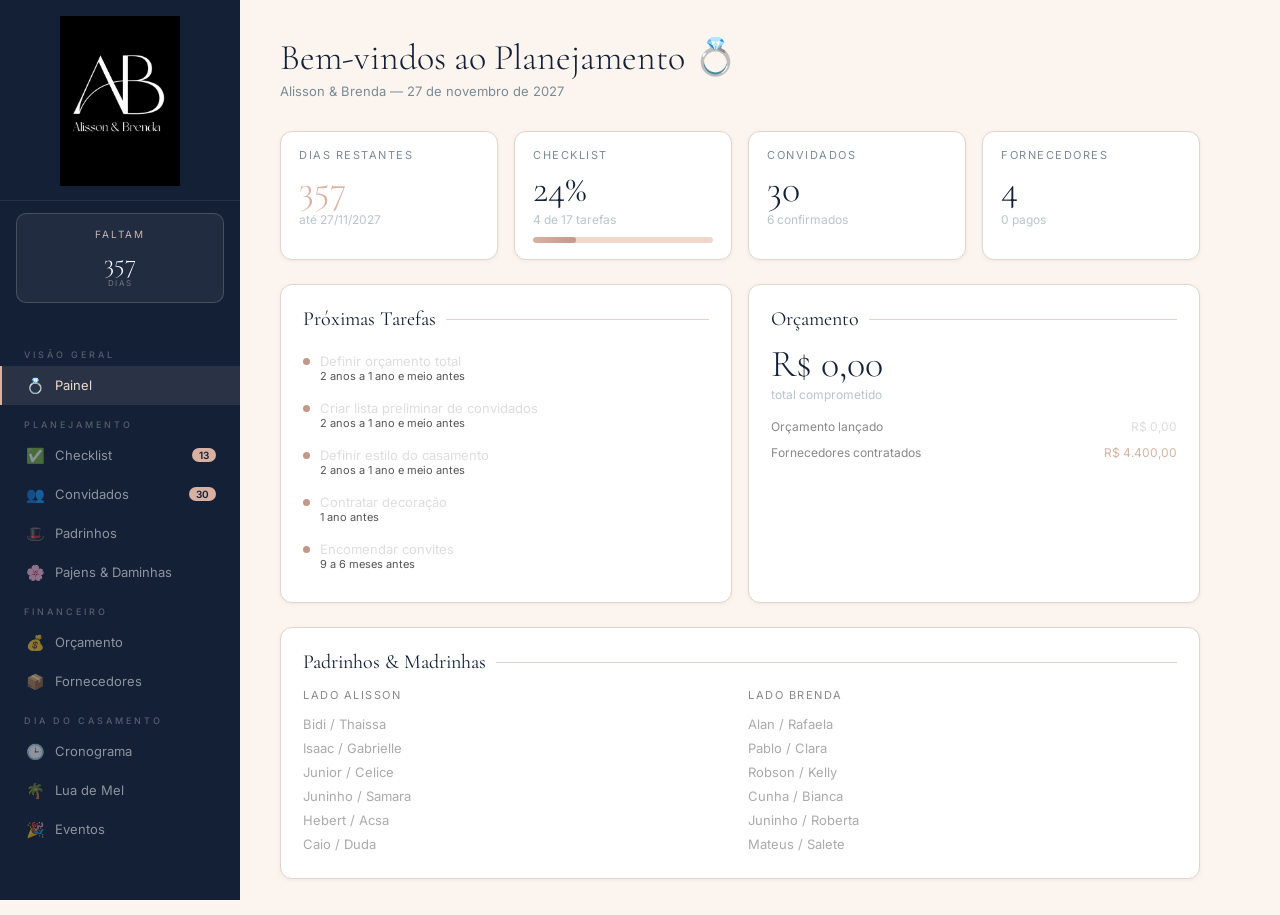
==== alisson-brenda-wedding.html @ c4a57a9f "Add files via upload" ====
<!DOCTYPE html>
<html lang="pt-BR">
<head>
<meta charset="UTF-8">
<meta name="viewport" content="width=device-width, initial-scale=1.0">
<title>Alisson & Brenda — Casamento</title>
<link href="https://fonts.googleapis.com/css2?family=Cormorant+Garamond:ital,wght@0,300;0,400;0,500;0,600;1,300;1,400&family=Inter:wght@300;400;500;600&display=swap" rel="stylesheet">
<style>
  :root {
    /* Paleta Alisson & Brenda */
    --navy:       #132035;
    --navy-deep:  #16273C;
    --rose:       #D9B1A2;
    --blush:      #F0D7CB;
    --cream:      #FCF5EF;
    --cream-mid:  #F5EBE2;

    /* Aliases funcionais */
    --black:        var(--navy);
    --surface:      var(--navy-deep);
    --card:         #ffffff;
    --border:       #e2d4cc;
    --white:        var(--cream);
    --champagne:    var(--rose);
    --champagne-dim:#c49888;
    --text-main:    #1a2a3a;
    --text-muted:   #7a8a96;
    --text-faint:   #b8c4cc;

    /* Status — ajustados para fundo claro */
    --green:  #3a8c60;
    --red:    #b94040;
    --yellow: #b07b20;
    --blue:   #2a6090;

    --font-display: 'Cormorant Garamond', serif;
    --font-body: 'Inter', sans-serif;
  }
  * { margin: 0; padding: 0; box-sizing: border-box; }
  body { background: var(--cream); color: var(--text-main); font-family: var(--font-body); min-height: 100vh; display: flex; }

  /* SIDEBAR — azul escuro */
  .sidebar {
    width: 240px; min-width: 240px; background: var(--navy);
    border-right: none; display: flex; flex-direction: column;
    height: 100vh; position: sticky; top: 0; overflow-y: auto;
  }
  .sidebar-logo {
    padding: 20px 12px 16px; border-bottom: 1px solid rgba(255,255,255,0.08); text-align: center;
  }
  .monogram {
    font-family: var(--font-display); font-size: 52px; font-weight: 300;
    color: #ffffff; letter-spacing: -2px; line-height: 1;
    display: block; margin-bottom: 6px;
  }
  .couple-name {
    font-family: var(--font-display); font-size: 13px; font-weight: 300;
    color: var(--blush); letter-spacing: 2px; text-transform: uppercase;
  }
  .nav { flex: 1; padding: 16px 0; }
  .nav-section-label {
    font-size: 9px; letter-spacing: 3px; text-transform: uppercase;
    color: rgba(255,255,255,0.28); padding: 14px 24px 6px; font-weight: 500;
  }
  .nav-item {
    display: flex; align-items: center; gap: 10px; padding: 10px 24px;
    cursor: pointer; border-left: 2px solid transparent; transition: all 0.15s;
    font-size: 13px; color: rgba(255,255,255,0.52); text-decoration: none;
    white-space: nowrap;
  }
  .nav-item:hover { color: rgba(255,255,255,0.85); background: rgba(255,255,255,0.06); }
  .nav-item.active { color: var(--blush); border-left-color: var(--rose); background: rgba(240,215,203,0.1); }
  .nav-item .icon { font-size: 15px; min-width: 18px; text-align: center; }
  .nav-badge {
    margin-left: auto; background: var(--rose); color: var(--navy);
    font-size: 10px; font-weight: 600; border-radius: 10px;
    padding: 1px 7px; min-width: 20px; text-align: center;
  }
  .countdown-box {
    margin: 12px 16px 16px; border: 1px solid rgba(240,215,203,0.2); border-radius: 10px;
    padding: 14px; background: rgba(240,215,203,0.07);
  }
  .countdown-label {
    font-size: 10px; letter-spacing: 2px; text-transform: uppercase;
    color: var(--blush); text-align: center; margin-bottom: 10px; opacity: 0.8;
  }
  .countdown-numbers { display: flex; justify-content: center; gap: 8px; }
  .cd-unit { text-align: center; }
  .cd-num { font-family: var(--font-display); font-size: 26px; color: #fff; font-weight: 300; line-height: 1; }
  .cd-lbl { font-size: 8px; letter-spacing: 1.5px; text-transform: uppercase; color: rgba(255,255,255,0.35); margin-top: 2px; }

  /* MAIN */
  .main { flex: 1; overflow-y: auto; min-height: 100vh; background: var(--cream); }
  .page { display: none; padding: 36px 40px; max-width: 1000px; }
  .page.active { display: block; }

  .page-header { margin-bottom: 32px; }
  .page-title { font-family: var(--font-display); font-size: 36px; font-weight: 300; color: var(--navy); }
  .page-subtitle { font-size: 13px; color: var(--text-muted); margin-top: 4px; }

  /* CARDS GRID */
  .grid-2 { display: grid; grid-template-columns: 1fr 1fr; gap: 16px; margin-bottom: 24px; }
  .grid-3 { display: grid; grid-template-columns: 1fr 1fr 1fr; gap: 16px; margin-bottom: 24px; }
  .grid-4 { display: grid; grid-template-columns: repeat(4, 1fr); gap: 16px; margin-bottom: 24px; }
  .card {
    background: #ffffff; border: 1px solid var(--border);
    border-radius: 12px; padding: 22px; box-shadow: 0 1px 4px rgba(19,32,53,0.06);
  }
  .card-sm { padding: 16px 18px; }
  .stat-label { font-size: 11px; letter-spacing: 1.5px; text-transform: uppercase; color: var(--text-muted); margin-bottom: 8px; }
  .stat-value { font-family: var(--font-display); font-size: 38px; font-weight: 300; color: var(--navy); line-height: 1; }
  .stat-sub { font-size: 12px; color: var(--text-faint); margin-top: 4px; }
  .stat-accent { color: var(--rose); }

  /* PROGRESS BAR */
  .progress-bar { background: var(--blush); border-radius: 100px; height: 6px; overflow: hidden; margin-top: 10px; }
  .progress-fill { height: 100%; background: linear-gradient(90deg, var(--rose), #c49888); border-radius: 100px; transition: width 0.6s ease; }

  /* SECTION TITLE */
  .section-title { font-family: var(--font-display); font-size: 20px; font-weight: 400; color: var(--navy); margin-bottom: 14px; display: flex; align-items: center; gap: 10px; }
  .section-divider { flex: 1; height: 1px; background: var(--border); }

  /* TABLE */
  .table-wrap { overflow-x: auto; }
  table { width: 100%; border-collapse: collapse; font-size: 13px; }
  th { text-align: left; padding: 10px 14px; border-bottom: 1px solid var(--border); font-size: 10px; letter-spacing: 1.5px; text-transform: uppercase; color: var(--text-muted); font-weight: 500; }
  td { padding: 11px 14px; border-bottom: 1px solid rgba(19,32,53,0.06); color: var(--text-main); vertical-align: middle; }
  tr:last-child td { border-bottom: none; }
  tr:hover td { background: var(--cream-mid); }

  /* BADGES */
  .badge {
    display: inline-block; font-size: 10px; font-weight: 500; padding: 3px 10px;
    border-radius: 100px; letter-spacing: 0.5px;
  }
  .badge-green { background: rgba(58,140,96,0.12); color: var(--green); }
  .badge-red { background: rgba(185,64,64,0.12); color: var(--red); }
  .badge-yellow { background: rgba(176,123,32,0.12); color: var(--yellow); }
  .badge-blue { background: rgba(42,96,144,0.12); color: var(--blue); }
  .badge-gray { background: rgba(19,32,53,0.07); color: var(--text-muted); }

  /* BUTTONS */
  .btn {
    display: inline-flex; align-items: center; gap: 7px;
    padding: 9px 18px; border-radius: 8px; border: none; cursor: pointer;
    font-family: var(--font-body); font-size: 13px; font-weight: 500;
    transition: all 0.15s;
  }
  .btn-primary { background: var(--navy); color: #fff; }
  .btn-primary:hover { background: var(--navy-deep); }
  .btn-ghost { background: transparent; color: var(--text-muted); border: 1px solid var(--border); }
  .btn-ghost:hover { color: var(--navy); border-color: var(--rose); }
  .btn-danger { background: rgba(185,64,64,0.08); color: var(--red); border: 1px solid rgba(185,64,64,0.18); }
  .btn-danger:hover { background: rgba(185,64,64,0.16); }
  .btn-sm { padding: 6px 12px; font-size: 12px; }

  /* INPUTS */
  .form-row { display: flex; gap: 12px; margin-bottom: 12px; flex-wrap: wrap; }
  .form-group { display: flex; flex-direction: column; gap: 6px; flex: 1; min-width: 160px; }
  .form-label { font-size: 11px; letter-spacing: 1px; text-transform: uppercase; color: var(--text-muted); }
  .form-input, .form-select, .form-textarea {
    background: var(--cream); border: 1px solid var(--border);
    color: var(--text-main); padding: 9px 12px; border-radius: 8px;
    font-family: var(--font-body); font-size: 13px; outline: none;
    transition: border-color 0.15s;
  }
  .form-input:focus, .form-select:focus, .form-textarea:focus { border-color: var(--rose); }
  .form-select option { background: #fff; color: var(--text-main); }
  .form-textarea { resize: vertical; min-height: 70px; }

  /* CHECKLIST */
  .check-item {
    display: flex; align-items: flex-start; gap: 12px; padding: 12px 0;
    border-bottom: 1px solid rgba(19,32,53,0.06);
  }
  .check-item:last-child { border-bottom: none; }
  .check-item input[type=checkbox] { appearance: none; width: 18px; height: 18px; min-width: 18px;
    border: 1.5px solid var(--border); border-radius: 4px; cursor: pointer;
    background: transparent; transition: all 0.15s; margin-top: 1px; }
  .check-item input[type=checkbox]:checked { background: var(--navy); border-color: var(--navy); }
  .check-item input[type=checkbox]:checked::after { content: '✓'; display: flex; align-items: center; justify-content: center; width: 100%; height: 100%; color: #fff; font-size: 11px; font-weight: bold; }
  .check-text { flex: 1; }
  .check-task { font-size: 14px; color: var(--text-main); }
  .check-task.done { text-decoration: line-through; color: var(--text-faint); }
  .check-period { font-size: 11px; color: var(--text-faint); margin-top: 2px; }
  .check-obs { font-size: 11px; color: var(--rose); margin-top: 2px; }

  /* GUEST ITEM */
  .guest-item {
    display: flex; align-items: center; gap: 12px; padding: 10px 14px;
    border-radius: 8px; transition: background 0.1s;
  }
  .guest-item:hover { background: var(--cream-mid); }
  .guest-avatar {
    width: 36px; height: 36px; border-radius: 50%;
    background: linear-gradient(135deg, var(--blush), var(--rose));
    display: flex; align-items: center; justify-content: center;
    font-family: var(--font-display); font-size: 14px; color: var(--navy);
    font-weight: 500; flex-shrink: 0;
  }
  .guest-name { flex: 1; font-size: 13px; color: var(--text-main); font-weight: 400; }
  .guest-obs { font-size: 11px; color: var(--text-muted); }

  /* TABS */
  .tabs { display: flex; gap: 0; border-bottom: 1px solid var(--border); margin-bottom: 24px; }
  .tab {
    padding: 10px 20px; font-size: 13px; color: var(--text-muted); cursor: pointer;
    border-bottom: 2px solid transparent; transition: all 0.15s;
    margin-bottom: -1px; white-space: nowrap;
  }
  .tab:hover { color: var(--navy); }
  .tab.active { color: var(--navy); border-bottom-color: var(--rose); }

  /* TIMELINE */
  .timeline { position: relative; padding-left: 24px; }
  .timeline::before { content: ''; position: absolute; left: 6px; top: 0; bottom: 0; width: 1px; background: var(--blush); }
  .tl-item { position: relative; padding-bottom: 20px; }
  .tl-dot {
    position: absolute; left: -22px; top: 3px; width: 12px; height: 12px;
    border-radius: 50%; background: #fff; border: 2px solid var(--border);
  }
  .tl-dot.done { background: var(--rose); border-color: var(--rose); }
  .tl-time { font-size: 11px; color: var(--rose); font-weight: 500; margin-bottom: 3px; letter-spacing: 0.5px; }
  .tl-task { font-size: 13px; color: var(--text-main); }
  .tl-obs { font-size: 11px; color: var(--text-muted); margin-top: 2px; }

  /* MODAL */
  .modal-overlay {
    display: none; position: fixed; inset: 0; background: rgba(19,32,53,0.55);
    z-index: 1000; align-items: center; justify-content: center;
  }
  .modal-overlay.open { display: flex; }
  .modal {
    background: #ffffff; border: 1px solid var(--border); border-radius: 16px;
    padding: 28px; width: 90%; max-width: 520px; max-height: 85vh; overflow-y: auto;
    box-shadow: 0 8px 40px rgba(19,32,53,0.18);
  }
  .modal-title { font-family: var(--font-display); font-size: 24px; font-weight: 300; color: var(--navy); margin-bottom: 20px; }
  .modal-actions { display: flex; gap: 10px; justify-content: flex-end; margin-top: 20px; }

  /* DONUT CHART */
  .donut-wrap { display: flex; align-items: center; gap: 24px; }
  .donut-legend { flex: 1; }
  .legend-item { display: flex; align-items: center; gap: 8px; padding: 4px 0; font-size: 12px; color: var(--text-muted); }
  .legend-dot { width: 10px; height: 10px; border-radius: 50%; flex-shrink: 0; }

  /* SEARCH */
  .search-bar { position: relative; margin-bottom: 16px; }
  .search-bar input { width: 100%; padding: 9px 14px 9px 36px; background: var(--cream); border: 1px solid var(--border); border-radius: 8px; color: var(--text-main); font-size: 13px; font-family: var(--font-body); outline: none; }
  .search-bar input:focus { border-color: var(--rose); }
  .search-icon { position: absolute; left: 12px; top: 50%; transform: translateY(-50%); color: var(--text-faint); font-size: 14px; }

  /* TOAST */
  .toast {
    position: fixed; bottom: 28px; right: 28px; background: var(--navy);
    border: 1px solid rgba(255,255,255,0.1); border-radius: 10px; padding: 12px 18px;
    font-size: 13px; color: #fff; z-index: 9999; opacity: 0;
    transform: translateY(8px); transition: all 0.3s; pointer-events: none;
    display: flex; align-items: center; gap: 10px;
    box-shadow: 0 4px 20px rgba(19,32,53,0.25);
  }
  .toast.show { opacity: 1; transform: translateY(0); }

  /* SCROLLBAR */
  ::-webkit-scrollbar { width: 4px; height: 4px; }
  ::-webkit-scrollbar-track { background: transparent; }
  ::-webkit-scrollbar-thumb { background: var(--blush); border-radius: 4px; }

  /* COLOR SWATCHES for categories */
  .swatch { width: 10px; height: 10px; border-radius: 2px; flex-shrink: 0; }

  @media (max-width: 768px) {
    .sidebar { width: 60px; min-width: 60px; }
    .sidebar-logo { padding: 14px 8px; }
    .couple-name, .nav-section-label, .nav-item span, .countdown-box, .nav-badge { display: none; }
    .nav-item { justify-content: center; padding: 12px; }
    .monogram { font-size: 28px; }
    .page { padding: 20px 16px; }
    .grid-2, .grid-3, .grid-4 { grid-template-columns: 1fr; }
  }
</style>
</head>
<body>

<!-- SIDEBAR -->
<nav class="sidebar">
  <div class="sidebar-logo" style="padding:16px 12px 14px">
    <img src="[data-uri]" alt="Alisson & Brenda" style="width:120px;height:auto;display:block;margin:0 auto;filter:brightness(1)">
  </div>

  <div class="countdown-box" id="countdownBox">
    <div class="countdown-label">Faltam</div>
    <div class="countdown-numbers">
      <div class="cd-unit"><div class="cd-num" id="cd-dias">—</div><div class="cd-lbl">dias</div></div>
    </div>
  </div>

  <div class="nav">
    <div class="nav-section-label">Visão Geral</div>
    <a class="nav-item active" onclick="goTo('dashboard')">
      <span class="icon">💍</span><span>Painel</span>
    </a>

    <div class="nav-section-label">Planejamento</div>
    <a class="nav-item" onclick="goTo('checklist')">
      <span class="icon">✅</span><span>Checklist</span>
      <span class="nav-badge" id="badge-check">0</span>
    </a>
    <a class="nav-item" onclick="goTo('convidados')">
      <span class="icon">👥</span><span>Convidados</span>
      <span class="nav-badge" id="badge-guests">0</span>
    </a>
    <a class="nav-item" onclick="goTo('padrinhos')">
      <span class="icon">🎩</span><span>Padrinhos</span>
    </a>
    <a class="nav-item" onclick="goTo('criancas')">
      <span class="icon">🌸</span><span>Pajens & Daminhas</span>
    </a>

    <div class="nav-section-label">Financeiro</div>
    <a class="nav-item" onclick="goTo('orcamento')">
      <span class="icon">💰</span><span>Orçamento</span>
    </a>
    <a class="nav-item" onclick="goTo('fornecedores')">
      <span class="icon">📦</span><span>Fornecedores</span>
    </a>

    <div class="nav-section-label">Dia do Casamento</div>
    <a class="nav-item" onclick="goTo('cronograma')">
      <span class="icon">🕒</span><span>Cronograma</span>
    </a>
    <a class="nav-item" onclick="goTo('luademel')">
      <span class="icon">🌴</span><span>Lua de Mel</span>
    </a>
    <a class="nav-item" onclick="goTo('eventos')">
      <span class="icon">🎉</span><span>Eventos</span>
    </a>
  </div>
</nav>

<!-- MAIN CONTENT -->
<main class="main">

  <!-- DASHBOARD -->
  <div id="page-dashboard" class="page active">
    <div class="page-header">
      <div class="page-title">Bem-vindos ao Planejamento 💍</div>
      <div class="page-subtitle">Alisson & Brenda — 27 de novembro de 2027</div>
    </div>

    <div class="grid-4">
      <div class="card card-sm">
        <div class="stat-label">Dias restantes</div>
        <div class="stat-value stat-accent" id="dash-dias">—</div>
        <div class="stat-sub">até 27/11/2027</div>
      </div>
      <div class="card card-sm">
        <div class="stat-label">Checklist</div>
        <div class="stat-value" id="dash-check">0%</div>
        <div class="stat-sub" id="dash-check-sub">0 de 0 tarefas</div>
        <div class="progress-bar"><div class="progress-fill" id="dash-check-bar" style="width:0%"></div></div>
      </div>
      <div class="card card-sm">
        <div class="stat-label">Convidados</div>
        <div class="stat-value" id="dash-guests">0</div>
        <div class="stat-sub" id="dash-guests-sub">0 confirmados</div>
      </div>
      <div class="card card-sm">
        <div class="stat-label">Fornecedores</div>
        <div class="stat-value" id="dash-forns">0</div>
        <div class="stat-sub" id="dash-forns-sub">0 pagos</div>
      </div>
    </div>

    <div class="grid-2">
      <div class="card">
        <div class="section-title">Próximas Tarefas <div class="section-divider"></div></div>
        <div id="dash-next-tasks"><div style="color:#555;font-size:13px">Nenhuma tarefa pendente</div></div>
      </div>
      <div class="card">
        <div class="section-title">Orçamento <div class="section-divider"></div></div>
        <div id="dash-orcamento-summary" style="font-size:13px;color:#888">
          <div class="stat-value" id="dash-total-gasto">R$ 0</div>
          <div class="stat-sub" style="margin-bottom:12px">total comprometido</div>
          <div id="dash-orcamento-items"></div>
        </div>
      </div>
    </div>

    <div class="card">
      <div class="section-title">Padrinhos & Madrinhas <div class="section-divider"></div></div>
      <div class="grid-2" style="margin-bottom:0" id="dash-padrinhos-preview">
        <div>
          <div style="font-size:11px;letter-spacing:1.5px;color:#888;text-transform:uppercase;margin-bottom:10px">Lado Alisson</div>
          <div id="dash-side-alisson" style="font-size:13px;color:#aaa"></div>
        </div>
        <div>
          <div style="font-size:11px;letter-spacing:1.5px;color:#888;text-transform:uppercase;margin-bottom:10px">Lado Brenda</div>
          <div id="dash-side-brenda" style="font-size:13px;color:#aaa"></div>
        </div>
      </div>
    </div>
  </div>

  <!-- CHECKLIST -->
  <div id="page-checklist" class="page">
    <div class="page-header" style="display:flex;align-items:flex-start;justify-content:space-between;flex-wrap:wrap;gap:12px">
      <div>
        <div class="page-title">Checklist</div>
        <div class="page-subtitle" id="check-progress-label">0 de 0 tarefas concluídas</div>
      </div>
      <button class="btn btn-primary" onclick="openModal('modal-addtask')">+ Nova Tarefa</button>
    </div>
    <div class="card" style="margin-bottom:16px;padding:16px 22px">
      <div style="display:flex;align-items:center;justify-content:space-between;margin-bottom:8px">
        <span style="font-size:12px;color:#888">Progresso geral</span>
        <span style="font-size:12px;color:var(--champagne)" id="check-pct">0%</span>
      </div>
      <div class="progress-bar" style="height:8px"><div class="progress-fill" id="check-bar" style="width:0%"></div></div>
    </div>
    <div id="checklist-groups"></div>
  </div>

  <!-- CONVIDADOS -->
  <div id="page-convidados" class="page">
    <div class="page-header" style="display:flex;align-items:flex-start;justify-content:space-between;flex-wrap:wrap;gap:12px">
      <div>
        <div class="page-title">Lista de Convidados</div>
        <div class="page-subtitle" id="guests-label">0 convidados · 0 confirmados</div>
      </div>
      <button class="btn btn-primary" onclick="openModal('modal-addguest')">+ Adicionar</button>
    </div>
    <div class="grid-3" id="guest-stats-cards"></div>
    <div class="card">
      <div class="search-bar"><span class="search-icon">🔍</span><input type="text" placeholder="Buscar convidado…" oninput="renderGuests(this.value)"></div>
      <div id="guest-list"></div>
    </div>
  </div>

  <!-- PADRINHOS -->
  <div id="page-padrinhos" class="page">
    <div class="page-header" style="display:flex;align-items:flex-start;justify-content:space-between;flex-wrap:wrap;gap:12px">
      <div class="page-title">Padrinhos & Madrinhas</div>
      <button class="btn btn-primary" onclick="openModal('modal-addpadrinho')">+ Adicionar</button>
    </div>
    <div class="grid-2">
      <div class="card">
        <div class="section-title">🤵 Lado Alisson <div class="section-divider"></div></div>
        <div id="padrinhos-alisson"></div>
      </div>
      <div class="card">
        <div class="section-title">👰 Lado Brenda <div class="section-divider"></div></div>
        <div id="padrinhos-brenda"></div>
      </div>
    </div>
  </div>

  <!-- PAJENS & DAMINHAS -->
  <div id="page-criancas" class="page">
    <div class="page-header" style="display:flex;align-items:flex-start;justify-content:space-between;flex-wrap:wrap;gap:12px">
      <div class="page-title">Pajens & Daminhas</div>
      <button class="btn btn-primary" onclick="openModal('modal-addcrianca')">+ Adicionar</button>
    </div>
    <div class="card"><div id="criancas-list"></div></div>
  </div>

  <!-- ORÇAMENTO -->
  <div id="page-orcamento" class="page">
    <div class="page-header" style="display:flex;align-items:flex-start;justify-content:space-between;flex-wrap:wrap;gap:12px">
      <div class="page-title">Orçamento</div>
      <button class="btn btn-primary" onclick="openModal('modal-addorc')">+ Lançamento</button>
    </div>
    <div class="grid-3" id="orc-stat-cards"></div>
    <div class="grid-2">
      <div class="card">
        <div class="section-title">Por Categoria <div class="section-divider"></div></div>
        <div id="orc-categories"></div>
      </div>
      <div class="card">
        <div class="section-title">Lançamentos <div class="section-divider"></div></div>
        <div class="table-wrap"><table>
          <thead><tr><th>Categoria</th><th>Descrição</th><th>Estimado</th><th>Real</th><th>Pago</th><th></th></tr></thead>
          <tbody id="orc-table"></tbody>
        </table></div>
      </div>
    </div>
  </div>

  <!-- FORNECEDORES -->
  <div id="page-fornecedores" class="page">
    <div class="page-header" style="display:flex;align-items:flex-start;justify-content:space-between;flex-wrap:wrap;gap:12px">
      <div class="page-title">Fornecedores</div>
      <button class="btn btn-primary" onclick="openModal('modal-addforn')">+ Fornecedor</button>
    </div>
    <div class="card"><div class="table-wrap"><table>
      <thead><tr><th>Serviço</th><th>Fornecedor</th><th>Contato</th><th>Valor</th><th>Parcela</th><th>Status</th><th></th></tr></thead>
      <tbody id="forn-table"></tbody>
    </table></div></div>
  </div>

  <!-- CRONOGRAMA -->
  <div id="page-cronograma" class="page">
    <div class="page-header" style="display:flex;align-items:flex-start;justify-content:space-between;flex-wrap:wrap;gap:12px">
      <div><div class="page-title">Cronograma do Grande Dia</div><div class="page-subtitle">27 de novembro de 2027</div></div>
      <button class="btn btn-primary" onclick="openModal('modal-addcron')">+ Atividade</button>
    </div>
    <div class="card"><div class="timeline" id="cronograma-list"></div></div>
  </div>

  <!-- LUA DE MEL -->
  <div id="page-luademel" class="page">
    <div class="page-header">
      <div class="page-title">🌴 Lua de Mel</div>
    </div>
    <div class="grid-2">
      <div class="card">
        <div class="section-title">Destino <div class="section-divider"></div></div>
        <div id="luademel-info" style="font-size:13px;color:#888">Nenhum destino planejado ainda.</div>
        <button class="btn btn-primary" style="margin-top:16px" onclick="openModal('modal-luademel')">Editar</button>
      </div>
      <div class="card">
        <div class="section-title">Detalhes <div class="section-divider"></div></div>
        <div id="luademel-details"></div>
      </div>
    </div>
  </div>

  <!-- EVENTOS -->
  <div id="page-eventos" class="page">
    <div class="page-header" style="display:flex;align-items:flex-start;justify-content:space-between;flex-wrap:wrap;gap:12px">
      <div class="page-title">Eventos Adicionais</div>
      <button class="btn btn-primary" onclick="openModal('modal-addevento')">+ Evento</button>
    </div>
    <div class="card"><div class="table-wrap"><table>
      <thead><tr><th>Evento</th><th>Data</th><th>Local</th><th>Responsável</th><th>Obs</th><th></th></tr></thead>
      <tbody id="eventos-table"></tbody>
    </table></div></div>
  </div>

</main>

<!-- MODALS -->
<!-- Add Task -->
<div class="modal-overlay" id="modal-addtask">
  <div class="modal">
    <div class="modal-title">Nova Tarefa</div>
    <div class="form-row"><div class="form-group"><label class="form-label">Tarefa</label><input class="form-input" id="t-task" placeholder="Descreva a tarefa…"></div></div>
    <div class="form-row">
      <div class="form-group"><label class="form-label">Período</label><input class="form-input" id="t-period" placeholder="Ex: 1 ano antes"></div>
      <div class="form-group"><label class="form-label">Status</label>
        <select class="form-select" id="t-status"><option value="Pendente">Pendente</option><option value="Concluido">Concluído</option></select>
      </div>
    </div>
    <div class="form-row"><div class="form-group"><label class="form-label">Observação (opcional)</label><input class="form-input" id="t-obs" placeholder="…"></div></div>
    <div class="modal-actions"><button class="btn btn-ghost" onclick="closeModal('modal-addtask')">Cancelar</button><button class="btn btn-primary" onclick="saveTask()">Salvar</button></div>
  </div>
</div>

<!-- Add Guest -->
<div class="modal-overlay" id="modal-addguest">
  <div class="modal">
    <div class="modal-title">Adicionar Convidado</div>
    <div class="form-row"><div class="form-group"><label class="form-label">Nome</label><input class="form-input" id="g-name" placeholder="Nome do convidado"></div></div>
    <div class="form-row">
      <div class="form-group"><label class="form-label">Confirmado</label>
        <select class="form-select" id="g-conf"><option value="">—</option><option value="Sim">Sim</option><option value="Não">Não</option></select>
      </div>
      <div class="form-group"><label class="form-label">Mesa / Grupo</label><input class="form-input" id="g-mesa" placeholder="Ex: Mesa 1, Família…"></div>
    </div>
    <div class="form-row"><div class="form-group"><label class="form-label">Observações</label><input class="form-input" id="g-obs" placeholder="…"></div></div>
    <div class="modal-actions"><button class="btn btn-ghost" onclick="closeModal('modal-addguest')">Cancelar</button><button class="btn btn-primary" onclick="saveGuest()">Salvar</button></div>
  </div>
</div>

<!-- Add Padrinho -->
<div class="modal-overlay" id="modal-addpadrinho">
  <div class="modal">
    <div class="modal-title">Adicionar Padrinho/Madrinha</div>
    <div class="form-row">
      <div class="form-group"><label class="form-label">Padrinho</label><input class="form-input" id="p-padrinho" placeholder="Nome do padrinho"></div>
      <div class="form-group"><label class="form-label">Madrinha</label><input class="form-input" id="p-madrinha" placeholder="Nome da madrinha"></div>
    </div>
    <div class="form-row">
      <div class="form-group"><label class="form-label">Lado</label>
        <select class="form-select" id="p-lado"><option value="ALISSON">Alisson</option><option value="BRENDA">Brenda</option></select>
      </div>
      <div class="form-group"><label class="form-label">Confirmado</label>
        <select class="form-select" id="p-conf"><option value="">—</option><option value="Sim">Sim</option><option value="Não">Não</option></select>
      </div>
    </div>
    <div class="form-row"><div class="form-group"><label class="form-label">Função especial</label><input class="form-input" id="p-func" placeholder="Ex: Anel, Bíblia…"></div></div>
    <div class="modal-actions"><button class="btn btn-ghost" onclick="closeModal('modal-addpadrinho')">Cancelar</button><button class="btn btn-primary" onclick="savePadrinho()">Salvar</button></div>
  </div>
</div>

<!-- Add Criança -->
<div class="modal-overlay" id="modal-addcrianca">
  <div class="modal">
    <div class="modal-title">Adicionar Pajem/Daminha</div>
    <div class="form-row"><div class="form-group"><label class="form-label">Nome</label><input class="form-input" id="c-name" placeholder="Nome"></div></div>
    <div class="form-row">
      <div class="form-group"><label class="form-label">Função</label><input class="form-input" id="c-func" placeholder="Ex: Aliança, Flores, Bíblia…"></div>
      <div class="form-group"><label class="form-label">Traje</label><input class="form-input" id="c-traje" placeholder="Descrição do traje"></div>
    </div>
    <div class="form-row"><div class="form-group"><label class="form-label">Confirmado</label>
      <select class="form-select" id="c-conf"><option value="">—</option><option value="Sim">Sim</option><option value="Não">Não</option></select>
    </div></div>
    <div class="modal-actions"><button class="btn btn-ghost" onclick="closeModal('modal-addcrianca')">Cancelar</button><button class="btn btn-primary" onclick="saveCrianca()">Salvar</button></div>
  </div>
</div>

<!-- Add Orçamento -->
<div class="modal-overlay" id="modal-addorc">
  <div class="modal">
    <div class="modal-title">Novo Lançamento</div>
    <div class="form-row">
      <div class="form-group"><label class="form-label">Categoria</label>
        <select class="form-select" id="o-cat">
          <option>Cerimônia</option><option>Recepção</option><option>Vestuário</option>
          <option>Fotografia</option><option>Música</option><option>Decoração</option>
          <option>Buffet/Doces</option><option>Transporte</option><option>Convites</option>
          <option>Alianças</option><option>Lua de Mel</option><option>Outros</option>
        </select>
      </div>
      <div class="form-group"><label class="form-label">Pago?</label>
        <select class="form-select" id="o-pago"><option value="">Não</option><option value="Sim">Sim</option></select>
      </div>
    </div>
    <div class="form-row"><div class="form-group"><label class="form-label">Descrição</label><input class="form-input" id="o-desc" placeholder="Descreva o item…"></div></div>
    <div class="form-row">
      <div class="form-group"><label class="form-label">Valor Estimado (R$)</label><input class="form-input" type="number" id="o-est" placeholder="0,00"></div>
      <div class="form-group"><label class="form-label">Valor Real (R$)</label><input class="form-input" type="number" id="o-real" placeholder="0,00"></div>
    </div>
    <div class="modal-actions"><button class="btn btn-ghost" onclick="closeModal('modal-addorc')">Cancelar</button><button class="btn btn-primary" onclick="saveOrc()">Salvar</button></div>
  </div>
</div>

<!-- Add Fornecedor -->
<div class="modal-overlay" id="modal-addforn">
  <div class="modal">
    <div class="modal-title">Novo Fornecedor</div>
    <div class="form-row">
      <div class="form-group"><label class="form-label">Serviço</label><input class="form-input" id="f-servico" placeholder="Ex: Fotografia"></div>
      <div class="form-group"><label class="form-label">Fornecedor</label><input class="form-input" id="f-nome" placeholder="Nome"></div>
    </div>
    <div class="form-row">
      <div class="form-group"><label class="form-label">Contato</label><input class="form-input" id="f-contato" placeholder="Telefone/email"></div>
      <div class="form-group"><label class="form-label">Valor (R$)</label><input class="form-input" type="number" id="f-valor" placeholder="0,00"></div>
    </div>
    <div class="form-row">
      <div class="form-group"><label class="form-label">Parcela/Data pag.</label><input class="form-input" id="f-parcela" placeholder="Ex: 5/12, 3x…"></div>
      <div class="form-group"><label class="form-label">Pago?</label>
        <select class="form-select" id="f-pago"><option value="">Não</option><option value="Sim">Sim</option></select>
      </div>
    </div>
    <div class="modal-actions"><button class="btn btn-ghost" onclick="closeModal('modal-addforn')">Cancelar</button><button class="btn btn-primary" onclick="saveForn()">Salvar</button></div>
  </div>
</div>

<!-- Add Cronograma -->
<div class="modal-overlay" id="modal-addcron">
  <div class="modal">
    <div class="modal-title">Nova Atividade</div>
    <div class="form-row">
      <div class="form-group"><label class="form-label">Horário</label><input class="form-input" id="cron-hora" placeholder="Ex: 14:00"></div>
      <div class="form-group"><label class="form-label">Responsável</label><input class="form-input" id="cron-resp" placeholder="Ex: Cerimonialista"></div>
    </div>
    <div class="form-row"><div class="form-group"><label class="form-label">Atividade</label><input class="form-input" id="cron-atv" placeholder="Descreva a atividade"></div></div>
    <div class="form-row"><div class="form-group"><label class="form-label">Concluído?</label>
      <select class="form-select" id="cron-done"><option value="">Não</option><option value="Sim">Sim</option></select>
    </div></div>
    <div class="modal-actions"><button class="btn btn-ghost" onclick="closeModal('modal-addcron')">Cancelar</button><button class="btn btn-primary" onclick="saveCron()">Salvar</button></div>
  </div>
</div>

<!-- Lua de Mel -->
<div class="modal-overlay" id="modal-luademel">
  <div class="modal">
    <div class="modal-title">Lua de Mel</div>
    <div class="form-row"><div class="form-group"><label class="form-label">Destino</label><input class="form-input" id="lm-dest" placeholder="Ex: Fernando de Noronha"></div></div>
    <div class="form-row">
      <div class="form-group"><label class="form-label">Data de Ida</label><input class="form-input" type="date" id="lm-ida"></div>
      <div class="form-group"><label class="form-label">Data de Volta</label><input class="form-input" type="date" id="lm-volta"></div>
    </div>
    <div class="form-row">
      <div class="form-group"><label class="form-label">Orçamento (R$)</label><input class="form-input" type="number" id="lm-orc" placeholder="0,00"></div>
      <div class="form-group"><label class="form-label">Reservado?</label>
        <select class="form-select" id="lm-reservado"><option value="">Não</option><option value="Sim">Sim</option></select>
      </div>
    </div>
    <div class="form-row"><div class="form-group"><label class="form-label">Observações</label><textarea class="form-textarea" id="lm-obs" placeholder="Hotéis, atrações, notas…"></textarea></div></div>
    <div class="modal-actions"><button class="btn btn-ghost" onclick="closeModal('modal-luademel')">Cancelar</button><button class="btn btn-primary" onclick="saveLuaDeMel()">Salvar</button></div>
  </div>
</div>

<!-- Add Evento -->
<div class="modal-overlay" id="modal-addevento">
  <div class="modal">
    <div class="modal-title">Novo Evento</div>
    <div class="form-row"><div class="form-group"><label class="form-label">Evento</label><input class="form-input" id="ev-nome" placeholder="Ex: Chá de Panela, Despedida…"></div></div>
    <div class="form-row">
      <div class="form-group"><label class="form-label">Data</label><input class="form-input" type="date" id="ev-data"></div>
      <div class="form-group"><label class="form-label">Local</label><input class="form-input" id="ev-local" placeholder="Endereço ou nome do local"></div>
    </div>
    <div class="form-row">
      <div class="form-group"><label class="form-label">Responsável</label><input class="form-input" id="ev-resp" placeholder="Quem organiza"></div>
      <div class="form-group"><label class="form-label">Observações</label><input class="form-input" id="ev-obs" placeholder="…"></div>
    </div>
    <div class="modal-actions"><button class="btn btn-ghost" onclick="closeModal('modal-addevento')">Cancelar</button><button class="btn btn-primary" onclick="saveEvento()">Salvar</button></div>
  </div>
</div>

<div class="toast" id="toast"></div>

<script>
// ============================================================
// DATA STORE
// ============================================================
const WEDDING_DATE = new Date('2027-11-27T00:00:00');

const DEFAULTS = {
  tasks: [
    {id:1,period:'2 anos a 1 ano e meio antes',task:'Definir orçamento total',status:'Pendente',obs:''},
    {id:2,period:'2 anos a 1 ano e meio antes',task:'Criar lista preliminar de convidados',status:'Pendente',obs:''},
    {id:3,period:'2 anos a 1 ano e meio antes',task:'Escolher data e reservar local da cerimônia',status:'Concluido',obs:'27/11/2027'},
    {id:4,period:'2 anos a 1 ano e meio antes',task:'Definir estilo do casamento',status:'Pendente',obs:''},
    {id:5,period:'1 ano antes',task:'Contratar fotógrafo e filmagem',status:'Concluido',obs:'filmagem ainda não'},
    {id:6,period:'1 ano antes',task:'Contratar decoração',status:'Pendente',obs:''},
    {id:7,period:'1 ano antes',task:'Escolher celebrante',status:'Concluido',obs:''},
    {id:8,period:'1 ano antes',task:'Definir padrinhos e madrinhas',status:'Concluido',obs:''},
    {id:9,period:'9 a 6 meses antes',task:'Encomendar convites',status:'Pendente',obs:''},
    {id:10,period:'9 a 6 meses antes',task:'Marcar data no cartório',status:'Pendente',obs:''},
    {id:11,period:'5 a 3 meses antes',task:'Enviar convites',status:'Pendente',obs:''},
    {id:12,period:'5 a 3 meses antes',task:'Montar lista de presentes',status:'Pendente',obs:''},
    {id:13,period:'2 meses antes',task:'Planejar distribuição dos convidados',status:'Pendente',obs:''},
    {id:14,period:'2 meses antes',task:'Provar roupas dos noivos',status:'Pendente',obs:''},
    {id:15,period:'1 mês antes',task:'Escrever votos',status:'Pendente',obs:''},
    {id:16,period:'1 mês antes',task:'Última reunião com cerimonial',status:'Pendente',obs:''},
    {id:17,period:'1 semana antes',task:'Confirmar todos os fornecedores',status:'Pendente',obs:''},
  ],
  guests: [
    {id:1,name:'IGREJA',confirmed:'Sim',mesa:'',obs:''},
    {id:2,name:'DREKA',confirmed:'Sim',mesa:'',obs:''},
    {id:3,name:'JOABE / VAL',confirmed:'Sim',mesa:'',obs:''},
    {id:4,name:'FABIANA',confirmed:'Sim',mesa:'',obs:''},
    {id:5,name:'ANNE',confirmed:'Sim',mesa:'',obs:''},
    {id:6,name:'SIMONE',confirmed:'Sim',mesa:'',obs:''},
    {id:7,name:'PRÓ DANI',confirmed:'',mesa:'',obs:''},
    {id:8,name:'PRÓ ROSE',confirmed:'',mesa:'',obs:''},
    {id:9,name:'PRÓ JULIANE',confirmed:'',mesa:'',obs:''},
    {id:10,name:'PRÓ LEDA',confirmed:'',mesa:'',obs:''},
    {id:11,name:'PRÓ CRIS',confirmed:'',mesa:'',obs:''},
    {id:12,name:'PRÓ JANAÍNA',confirmed:'',mesa:'',obs:''},
    {id:13,name:'IASMIN',confirmed:'',mesa:'',obs:''},
    {id:14,name:'MICHELE',confirmed:'',mesa:'',obs:''},
    {id:15,name:'LENE',confirmed:'',mesa:'',obs:''},
    {id:16,name:'LAÍS ALMEIDA',confirmed:'',mesa:'',obs:''},
    {id:17,name:'FELIPE E CIANE',confirmed:'',mesa:'',obs:''},
    {id:18,name:'CARMEM',confirmed:'',mesa:'',obs:''},
    {id:19,name:'PASTOR BUENO',confirmed:'',mesa:'',obs:''},
    {id:20,name:'EUGÊNIO',confirmed:'',mesa:'',obs:''},
    {id:21,name:'PRÓ ZULEIDE',confirmed:'',mesa:'',obs:''},
    {id:22,name:'LAÍS COELHO',confirmed:'',mesa:'',obs:''},
    {id:23,name:'ANDREA',confirmed:'',mesa:'',obs:''},
    {id:24,name:'ANDRÉIA',confirmed:'',mesa:'',obs:''},
    {id:25,name:'PRÓ MARY',confirmed:'',mesa:'',obs:''},
    {id:26,name:'ELAINE',confirmed:'',mesa:'',obs:''},
    {id:27,name:'SUELI',confirmed:'',mesa:'',obs:''},
    {id:28,name:'ÍRIS',confirmed:'',mesa:'',obs:''},
    {id:29,name:'KIM E CLEUBER',confirmed:'',mesa:'',obs:''},
    {id:30,name:'BIA E NAMORADO',confirmed:'',mesa:'',obs:''},
  ],
  padrinhos: [
    {id:1,padrinho:'Bidi',madrinha:'Thaissa',lado:'ALISSON',func:'',confirmed:''},
    {id:2,padrinho:'Isaac',madrinha:'Gabrielle',lado:'ALISSON',func:'',confirmed:''},
    {id:3,padrinho:'Junior',madrinha:'Celice',lado:'ALISSON',func:'',confirmed:''},
    {id:4,padrinho:'Juninho',madrinha:'Samara',lado:'ALISSON',func:'',confirmed:''},
    {id:5,padrinho:'Hebert',madrinha:'Acsa',lado:'ALISSON',func:'',confirmed:''},
    {id:6,padrinho:'Caio',madrinha:'Duda',lado:'ALISSON',func:'',confirmed:''},
    {id:7,padrinho:'Alan',madrinha:'Rafaela',lado:'BRENDA',func:'',confirmed:''},
    {id:8,padrinho:'Pablo',madrinha:'Clara',lado:'BRENDA',func:'',confirmed:''},
    {id:9,padrinho:'Robson',madrinha:'Kelly',lado:'BRENDA',func:'',confirmed:''},
    {id:10,padrinho:'Cunha',madrinha:'Bianca',lado:'BRENDA',func:'',confirmed:''},
    {id:11,padrinho:'Juninho',madrinha:'Roberta',lado:'BRENDA',func:'',confirmed:''},
    {id:12,padrinho:'Mateus',madrinha:'Salete',lado:'BRENDA',func:'',confirmed:''},
  ],
  criancas: [
    {id:1,name:'Bebel',func:'Bíblia',traje:'',confirmed:''},
    {id:2,name:'Heitor',func:'Violão',traje:'',confirmed:''},
    {id:3,name:'Bela',func:'Placa noiva',traje:'',confirmed:''},
    {id:4,name:'Liz e Maitê',func:'Flores',traje:'óculos escuro',confirmed:''},
    {id:5,name:'Isa e Luiza',func:'Aliança',traje:'',confirmed:''},
  ],
  fornecedores: [
    {id:1,servico:'FOTOGRAFIA',nome:'Thiago Canuto',contato:'',valor:2700,parcela:'5/12',pago:''},
    {id:2,servico:'PENTEADO E MAQUIAGEM',nome:'Ludimila Canuto',contato:'',valor:1700,parcela:'5/12',pago:''},
    {id:3,servico:'ORNAMENTAÇÃO',nome:'Denize',contato:'',valor:0,parcela:'',pago:''},
    {id:4,servico:'LOCAL',nome:'Igreja Batista Shekinah',contato:'',valor:0,parcela:'',pago:''},
    {id:5,servico:'DOCES',nome:'',contato:'',valor:0,parcela:'',pago:''},
    {id:6,servico:'CERIMONIALISTA',nome:'',contato:'',valor:0,parcela:'',pago:''},
  ],
  orcamento: [],
  cronograma: [],
  luademel: null,
  eventos: [],
};

function loadData(key) {
  try { const v = localStorage.getItem('ab_wedding_'+key); return v ? JSON.parse(v) : DEFAULTS[key]; }
  catch(e) { return DEFAULTS[key]; }
}
function saveData(key, val) {
  localStorage.setItem('ab_wedding_'+key, JSON.stringify(val));
}
function genId(arr) { return arr.length ? Math.max(...arr.map(x=>x.id||0))+1 : 1; }

let DATA = {
  tasks: loadData('tasks'),
  guests: loadData('guests'),
  padrinhos: loadData('padrinhos'),
  criancas: loadData('criancas'),
  fornecedores: loadData('fornecedores'),
  orcamento: loadData('orcamento'),
  cronograma: loadData('cronograma'),
  luademel: loadData('luademel'),
  eventos: loadData('eventos'),
};

// ============================================================
// NAVIGATION
// ============================================================
function goTo(page) {
  document.querySelectorAll('.page').forEach(p => p.classList.remove('active'));
  document.querySelectorAll('.nav-item').forEach(n => n.classList.remove('active'));
  document.getElementById('page-'+page).classList.add('active');
  document.querySelectorAll('.nav-item').forEach(n => {
    if(n.getAttribute('onclick') && n.getAttribute('onclick').includes("'"+page+"'")) n.classList.add('active');
  });
  renderPage(page);
}

function renderPage(page) {
  if(page==='dashboard') renderDashboard();
  if(page==='checklist') renderChecklist();
  if(page==='convidados') renderGuests();
  if(page==='padrinhos') renderPadrinhos();
  if(page==='criancas') renderCriancas();
  if(page==='orcamento') renderOrcamento();
  if(page==='fornecedores') renderFornecedores();
  if(page==='cronograma') renderCronograma();
  if(page==='luademel') renderLuaDeMel();
  if(page==='eventos') renderEventos();
}

// ============================================================
// COUNTDOWN
// ============================================================
function updateCountdown() {
  const now = new Date();
  const diff = WEDDING_DATE - now;
  const days = Math.ceil(diff / (1000*60*60*24));
  document.getElementById('cd-dias').textContent = days > 0 ? days : '🎊';
  const dashDias = document.getElementById('dash-dias');
  if(dashDias) dashDias.textContent = days > 0 ? days : '🎊';
}
updateCountdown();
setInterval(updateCountdown, 60000);

// ============================================================
// MODAL
// ============================================================
function openModal(id) {
  document.getElementById(id).classList.add('open');
}
function closeModal(id) {
  document.getElementById(id).classList.remove('open');
}
document.querySelectorAll('.modal-overlay').forEach(m => {
  m.addEventListener('click', e => { if(e.target===m) m.classList.remove('open'); });
});

// ============================================================
// TOAST
// ============================================================
function showToast(msg, icon='✅') {
  const t = document.getElementById('toast');
  t.innerHTML = icon + ' ' + msg;
  t.classList.add('show');
  setTimeout(() => t.classList.remove('show'), 2500);
}

// ============================================================
// FORMATTERS
// ============================================================
function fmtMoney(v) {
  v = parseFloat(v)||0;
  return 'R$ '+v.toLocaleString('pt-BR',{minimumFractionDigits:2,maximumFractionDigits:2});
}
function fmtDate(d) {
  if(!d) return '—';
  const p = d.split('-');
  if(p.length===3) return p[2]+'/'+p[1]+'/'+p[0];
  return d;
}
function initials(name) {
  if(!name) return '?';
  const w = name.trim().split(/\s+/);
  if(w.length>=2) return (w[0][0]+(w[1][0])).toUpperCase();
  return name[0].toUpperCase();
}

// ============================================================
// DASHBOARD
// ============================================================
function renderDashboard() {
  updateCountdown();
  // Checklist
  const total = DATA.tasks.length;
  const done = DATA.tasks.filter(t=>t.status==='Concluido').length;
  const pct = total ? Math.round(done/total*100) : 0;
  document.getElementById('dash-check').textContent = pct+'%';
  document.getElementById('dash-check-sub').textContent = done+' de '+total+' tarefas';
  document.getElementById('dash-check-bar').style.width = pct+'%';
  document.getElementById('badge-check').textContent = total-done;

  // Guests
  const gTotal = DATA.guests.length;
  const gConf = DATA.guests.filter(g=>g.confirmed==='Sim').length;
  document.getElementById('dash-guests').textContent = gTotal;
  document.getElementById('dash-guests-sub').textContent = gConf+' confirmados';
  document.getElementById('badge-guests').textContent = gTotal;

  // Fornecedores
  const fTotal = DATA.fornecedores.filter(f=>f.nome).length;
  const fPago = DATA.fornecedores.filter(f=>f.pago==='Sim').length;
  document.getElementById('dash-forns').textContent = fTotal;
  document.getElementById('dash-forns-sub').textContent = fPago+' pagos';

  // Next tasks
  const pending = DATA.tasks.filter(t=>t.status==='Pendente').slice(0,5);
  const nt = document.getElementById('dash-next-tasks');
  if(pending.length===0) { nt.innerHTML = '<div style="color:#555;font-size:13px;padding:8px 0">Todas as tarefas concluídas! 🎉</div>'; }
  else {
    nt.innerHTML = pending.map(t=>`
      <div style="display:flex;align-items:flex-start;gap:10px;padding:8px 0;border-bottom:1px solid rgba(255,255,255,0.04)">
        <div style="width:7px;height:7px;border-radius:50%;background:var(--champagne-dim);margin-top:5px;flex-shrink:0"></div>
        <div>
          <div style="font-size:13px;color:#ddd">${t.task}</div>
          <div style="font-size:11px;color:#555">${t.period}</div>
        </div>
      </div>`).join('');
  }

  // Orçamento
  const totalEst = DATA.orcamento.reduce((s,o)=>s+(parseFloat(o.estimado)||0),0);
  const totalReal = DATA.orcamento.reduce((s,o)=>s+(parseFloat(o.real)||0),0);
  document.getElementById('dash-total-gasto').textContent = fmtMoney(totalReal||totalEst);
  // Fornecedores valor
  const fornTotal = DATA.fornecedores.reduce((s,f)=>s+(parseFloat(f.valor)||0),0);
  const oi = document.getElementById('dash-orcamento-items');
  oi.innerHTML = `
    <div style="display:flex;justify-content:space-between;padding:5px 0;border-bottom:1px solid rgba(255,255,255,0.05);font-size:12px">
      <span style="color:#888">Orçamento lançado</span><span style="color:#ddd">${fmtMoney(totalReal||totalEst)}</span>
    </div>
    <div style="display:flex;justify-content:space-between;padding:5px 0;font-size:12px">
      <span style="color:#888">Fornecedores contratados</span><span style="color:var(--champagne)">${fmtMoney(fornTotal)}</span>
    </div>`;

  // Padrinhos preview
  const alisson = DATA.padrinhos.filter(p=>p.lado==='ALISSON');
  const brenda = DATA.padrinhos.filter(p=>p.lado==='BRENDA');
  document.getElementById('dash-side-alisson').innerHTML = alisson.map(p=>
    `<div style="padding:4px 0;color:#aaa">${p.padrinho}${p.madrinha?' / '+p.madrinha:''}</div>`).join('');
  document.getElementById('dash-side-brenda').innerHTML = brenda.map(p=>
    `<div style="padding:4px 0;color:#aaa">${p.padrinho}${p.madrinha?' / '+p.madrinha:''}</div>`).join('');
}

// ============================================================
// CHECKLIST
// ============================================================
function renderChecklist() {
  const total = DATA.tasks.length;
  const done = DATA.tasks.filter(t=>t.status==='Concluido').length;
  const pct = total ? Math.round(done/total*100) : 0;
  document.getElementById('check-progress-label').textContent = done+' de '+total+' tarefas concluídas';
  document.getElementById('check-pct').textContent = pct+'%';
  document.getElementById('check-bar').style.width = pct+'%';

  // Group by period
  const groups = {};
  DATA.tasks.forEach(t => {
    if(!groups[t.period]) groups[t.period] = [];
    groups[t.period].push(t);
  });
  const periodOrder = ['2 anos a 1 ano e meio antes','1 ano antes','9 a 6 meses antes','5 a 3 meses antes','2 meses antes','1 mês antes','1 semana antes'];
  const allPeriods = [...periodOrder, ...Object.keys(groups).filter(k=>!periodOrder.includes(k))];

  const el = document.getElementById('checklist-groups');
  el.innerHTML = allPeriods.filter(p=>groups[p]).map(period => {
    const tasks = groups[period];
    const doneP = tasks.filter(t=>t.status==='Concluido').length;
    return `<div class="card" style="margin-bottom:14px">
      <div style="display:flex;align-items:center;justify-content:space-between;margin-bottom:12px">
        <span style="font-size:13px;font-weight:500;color:var(--champagne)">${period}</span>
        <span style="font-size:11px;color:#555">${doneP}/${tasks.length}</span>
      </div>
      ${tasks.map(t=>`
        <div class="check-item">
          <input type="checkbox" ${t.status==='Concluido'?'checked':''} onchange="toggleTask(${t.id}, this.checked)">
          <div class="check-text">
            <div class="check-task ${t.status==='Concluido'?'done':''}">${t.task}</div>
            ${t.obs?`<div class="check-obs">${t.obs}</div>`:''}
          </div>
          <button class="btn btn-ghost btn-sm" onclick="openEditTask(${t.id})" style="color:var(--champagne-dim)">✎</button>
          <button class="btn btn-danger btn-sm" onclick="deleteTask(${t.id})">✕</button>
        </div>`).join('')}
    </div>`;
  }).join('');
}

function toggleTask(id, checked) {
  const t = DATA.tasks.find(x=>x.id===id);
  if(t) { t.status = checked ? 'Concluido' : 'Pendente'; saveData('tasks', DATA.tasks); }
  renderChecklist();
  showToast(checked ? 'Tarefa concluída!' : 'Tarefa reaberta', checked ? '✅' : '🔄');
}
function deleteTask(id) {
  DATA.tasks = DATA.tasks.filter(x=>x.id!==id);
  saveData('tasks', DATA.tasks);
  renderChecklist();
  showToast('Tarefa removida', '🗑️');
}
function saveTask() {
  const task = document.getElementById('t-task').value.trim();
  if(!task) return;
  DATA.tasks.push({
    id: genId(DATA.tasks),
    period: document.getElementById('t-period').value.trim() || 'Outros',
    task, status: document.getElementById('t-status').value,
    obs: document.getElementById('t-obs').value.trim()
  });
  saveData('tasks', DATA.tasks);
  closeModal('modal-addtask');
  ['t-task','t-period','t-obs'].forEach(id=>document.getElementById(id).value='');
  renderChecklist();
  showToast('Tarefa adicionada');
}

// ============================================================
// GUESTS
// ============================================================
function renderGuests(filter='') {
  const total = DATA.guests.length;
  const conf = DATA.guests.filter(g=>g.confirmed==='Sim').length;
  const pend = DATA.guests.filter(g=>!g.confirmed).length;
  document.getElementById('guests-label').textContent = total+' convidados · '+conf+' confirmados';
  document.getElementById('badge-guests').textContent = total;

  const sc = document.getElementById('guest-stats-cards');
  sc.innerHTML = `
    <div class="card card-sm"><div class="stat-label">Total</div><div class="stat-value">${total}</div></div>
    <div class="card card-sm"><div class="stat-label">Confirmados</div><div class="stat-value" style="color:var(--green)">${conf}</div></div>
    <div class="card card-sm"><div class="stat-label">Aguardando</div><div class="stat-value" style="color:var(--yellow)">${pend}</div></div>`;

  const filtered = filter ? DATA.guests.filter(g=>g.name.toLowerCase().includes(filter.toLowerCase())) : DATA.guests;
  const gl = document.getElementById('guest-list');
  gl.innerHTML = filtered.map(g=>`
    <div class="guest-item">
      <div class="guest-avatar">${initials(g.name)}</div>
      <div style="flex:1">
        <div class="guest-name">${g.name}</div>
        ${g.mesa?`<div class="guest-obs">${g.mesa}</div>`:''}
        ${g.obs?`<div class="guest-obs" style="color:#666">${g.obs}</div>`:''}
      </div>
      <div style="display:flex;align-items:center;gap:8px">
        <span class="badge ${g.confirmed==='Sim'?'badge-green':g.confirmed==='Não'?'badge-red':'badge-gray'}">${g.confirmed||'—'}</span>
        <button class="btn btn-ghost btn-sm" onclick="toggleGuest(${g.id})">${g.confirmed==='Sim'?'↩':'✓'}</button>
        <button class="btn btn-danger btn-sm" onclick="deleteGuest(${g.id})">✕</button>
      </div>
    </div>`).join('');
}
function toggleGuest(id) {
  const g = DATA.guests.find(x=>x.id===id);
  if(g) { g.confirmed = g.confirmed==='Sim' ? '' : 'Sim'; saveData('guests', DATA.guests); renderGuests(); }
}
function deleteGuest(id) {
  DATA.guests = DATA.guests.filter(x=>x.id!==id);
  saveData('guests', DATA.guests); renderGuests();
  showToast('Convidado removido','🗑️');
}
function saveGuest() {
  const name = document.getElementById('g-name').value.trim();
  if(!name) return;
  DATA.guests.push({
    id: genId(DATA.guests), name,
    confirmed: document.getElementById('g-conf').value,
    mesa: document.getElementById('g-mesa').value.trim(),
    obs: document.getElementById('g-obs').value.trim()
  });
  saveData('guests', DATA.guests);
  closeModal('modal-addguest');
  ['g-name','g-mesa','g-obs'].forEach(id=>document.getElementById(id).value='');
  document.getElementById('g-conf').value='';
  renderGuests();
  showToast('Convidado adicionado');
}

// ============================================================
// PADRINHOS
// ============================================================
function renderPadrinhos() {
  const alisson = DATA.padrinhos.filter(p=>p.lado==='ALISSON');
  const brenda = DATA.padrinhos.filter(p=>p.lado==='BRENDA');
  const render = (list) => list.map(p=>`
    <div style="display:flex;align-items:center;gap:10px;padding:10px 0;border-bottom:1px solid rgba(255,255,255,0.04)">
      <div style="flex:1">
        <div style="font-size:14px;color:#ddd">${p.padrinho}${p.madrinha?' <span style="color:#666">/</span> '+p.madrinha:''}</div>
        ${p.func?`<div style="font-size:11px;color:var(--champagne-dim);margin-top:2px">⭐ ${p.func}</div>`:''}
      </div>
      <span class="badge ${p.confirmed==='Sim'?'badge-green':'badge-gray'}">${p.confirmed||'—'}</span>
      <button class="btn btn-danger btn-sm" onclick="deletePadrinho(${p.id})">✕</button>
    </div>`).join('');
  document.getElementById('padrinhos-alisson').innerHTML = render(alisson) || '<div style="color:#555;font-size:13px">Nenhum</div>';
  document.getElementById('padrinhos-brenda').innerHTML = render(brenda) || '<div style="color:#555;font-size:13px">Nenhum</div>';
}
function deletePadrinho(id) {
  DATA.padrinhos = DATA.padrinhos.filter(x=>x.id!==id);
  saveData('padrinhos', DATA.padrinhos); renderPadrinhos();
}
function savePadrinho() {
  DATA.padrinhos.push({
    id: genId(DATA.padrinhos),
    padrinho: document.getElementById('p-padrinho').value.trim(),
    madrinha: document.getElementById('p-madrinha').value.trim(),
    lado: document.getElementById('p-lado').value,
    func: document.getElementById('p-func').value.trim(),
    confirmed: document.getElementById('p-conf').value
  });
  saveData('padrinhos', DATA.padrinhos);
  closeModal('modal-addpadrinho');
  ['p-padrinho','p-madrinha','p-func'].forEach(id=>document.getElementById(id).value='');
  renderPadrinhos();
  showToast('Padrinho/Madrinha adicionado(a)');
}

// ============================================================
// CRIANÇAS
// ============================================================
function renderCriancas() {
  const el = document.getElementById('criancas-list');
  el.innerHTML = DATA.criancas.map(c=>`
    <div style="display:flex;align-items:center;gap:12px;padding:11px 0;border-bottom:1px solid rgba(255,255,255,0.04)">
      <div class="guest-avatar" style="background:linear-gradient(135deg,#1a2a3a,#2a3a4a);color:#9ad4f5">${initials(c.name)}</div>
      <div style="flex:1">
        <div style="font-size:14px;color:#ddd">${c.name}</div>
        <div style="font-size:11px;color:var(--champagne-dim);margin-top:2px">${c.func||'—'}</div>
        ${c.traje?`<div style="font-size:11px;color:#555">${c.traje}</div>`:''}
      </div>
      <span class="badge ${c.confirmed==='Sim'?'badge-green':'badge-gray'}">${c.confirmed||'—'}</span>
      <button class="btn btn-ghost btn-sm" onclick="openEditCrianca(${c.id})" style="color:var(--champagne-dim)">✎</button>
      <button class="btn btn-danger btn-sm" onclick="deleteCrianca(${c.id})">✕</button>
    </div>`).join('') || '<div style="color:#555;font-size:13px">Nenhum</div>';
}
function deleteCrianca(id) {
  DATA.criancas = DATA.criancas.filter(x=>x.id!==id);
  saveData('criancas', DATA.criancas); renderCriancas();
}
function saveCrianca() {
  const name = document.getElementById('c-name').value.trim();
  if(!name) return;
  DATA.criancas.push({
    id: genId(DATA.criancas), name,
    func: document.getElementById('c-func').value.trim(),
    traje: document.getElementById('c-traje').value.trim(),
    confirmed: document.getElementById('c-conf').value
  });
  saveData('criancas', DATA.criancas);
  closeModal('modal-addcrianca');
  ['c-name','c-func','c-traje'].forEach(id=>document.getElementById(id).value='');
  renderCriancas();
  showToast('Adicionado(a)!');
}

// ============================================================
// ORÇAMENTO
// ============================================================
const ORC_COLORS = {
  'Cerimônia':'#e8d5b0','Recepção':'#9ad4f5','Vestuário':'#f2c94c',
  'Fotografia':'#56ccf2','Música':'#bb6bd9','Decoração':'#6fcf97',
  'Buffet/Doces':'#f2994a','Transporte':'#eb5757','Convites':'#9b51e0',
  'Alianças':'#e8d5b0','Lua de Mel':'#56ccf2','Outros':'#888'
};
function renderOrcamento() {
  const totalEst = DATA.orcamento.reduce((s,o)=>s+(parseFloat(o.estimado)||0),0);
  const totalReal = DATA.orcamento.reduce((s,o)=>s+(parseFloat(o.real)||0),0);
  const totalPago = DATA.orcamento.filter(o=>o.pago==='Sim').reduce((s,o)=>s+(parseFloat(o.real)||parseFloat(o.estimado)||0),0);

  document.getElementById('orc-stat-cards').innerHTML = `
    <div class="card card-sm"><div class="stat-label">Estimado Total</div><div class="stat-value" style="font-size:22px">${fmtMoney(totalEst)}</div></div>
    <div class="card card-sm"><div class="stat-label">Real Total</div><div class="stat-value" style="font-size:22px;color:var(--champagne)">${fmtMoney(totalReal)}</div></div>
    <div class="card card-sm"><div class="stat-label">Já Pago</div><div class="stat-value" style="font-size:22px;color:var(--green)">${fmtMoney(totalPago)}</div></div>`;

  // Categories
  const catMap = {};
  DATA.orcamento.forEach(o => {
    if(!catMap[o.categoria]) catMap[o.categoria] = 0;
    catMap[o.categoria] += parseFloat(o.real)||parseFloat(o.estimado)||0;
  });
  const catEl = document.getElementById('orc-categories');
  if(Object.keys(catMap).length===0) { catEl.innerHTML='<div style="color:#555;font-size:13px">Nenhum lançamento ainda</div>'; }
  else {
    const total = Object.values(catMap).reduce((s,v)=>s+v,0);
    catEl.innerHTML = Object.entries(catMap).map(([cat,val])=>`
      <div style="margin-bottom:12px">
        <div style="display:flex;align-items:center;justify-content:space-between;margin-bottom:5px">
          <span style="font-size:12px;color:#aaa;display:flex;align-items:center;gap:6px">
            <span style="width:9px;height:9px;border-radius:50%;background:${ORC_COLORS[cat]||'#888'};display:inline-block"></span>
            ${cat}
          </span>
          <span style="font-size:12px;color:#ddd">${fmtMoney(val)}</span>
        </div>
        <div class="progress-bar"><div class="progress-fill" style="width:${total?Math.round(val/total*100):0}%;background:${ORC_COLORS[cat]||'#888'}"></div></div>
      </div>`).join('');
  }

  // Table
  const tbody = document.getElementById('orc-table');
  tbody.innerHTML = DATA.orcamento.map(o=>`
    <tr>
      <td><span style="display:inline-flex;align-items:center;gap:6px"><span style="width:8px;height:8px;border-radius:50%;background:${ORC_COLORS[o.categoria]||'#888'};flex-shrink:0"></span>${o.categoria}</span></td>
      <td>${o.descricao||'—'}</td>
      <td style="color:#888">${fmtMoney(o.estimado)}</td>
      <td style="color:var(--champagne)">${fmtMoney(o.real)}</td>
      <td><span class="badge ${o.pago==='Sim'?'badge-green':'badge-gray'}">${o.pago==='Sim'?'Pago':'Pendente'}</span></td>
      <td><button class="btn btn-danger btn-sm" onclick="deleteOrc(${o.id})">✕</button></td>
    </tr>`).join('') || '<tr><td colspan="6" style="color:#555;text-align:center;padding:20px">Nenhum lançamento</td></tr>';
}
function deleteOrc(id) {
  DATA.orcamento = DATA.orcamento.filter(x=>x.id!==id);
  saveData('orcamento', DATA.orcamento); renderOrcamento();
}
function saveOrc() {
  DATA.orcamento.push({
    id: genId(DATA.orcamento),
    categoria: document.getElementById('o-cat').value,
    descricao: document.getElementById('o-desc').value.trim(),
    estimado: document.getElementById('o-est').value,
    real: document.getElementById('o-real').value,
    pago: document.getElementById('o-pago').value
  });
  saveData('orcamento', DATA.orcamento);
  closeModal('modal-addorc');
  ['o-desc','o-est','o-real'].forEach(id=>document.getElementById(id).value='');
  renderOrcamento();
  showToast('Lançamento salvo');
}

// ============================================================
// FORNECEDORES
// ============================================================
function renderFornecedores() {
  const tbody = document.getElementById('forn-table');
  tbody.innerHTML = DATA.fornecedores.map(f=>{
    // Build parcelas pills
    let parcelasHtml = '';
    if(f.parcelas && f.parcelas.length>0){
      const paidCount = f.parcelas.filter(p=>p.pago).length;
      parcelasHtml = `<div style="display:flex;flex-wrap:wrap;gap:4px;margin-top:4px">`+
        f.parcelas.map((p,i)=>`<span onclick="toggleParcela(${f.id},${i})" style="cursor:pointer;font-size:10px;padding:2px 7px;border-radius:10px;border:1px solid ${p.pago?'var(--green)':'var(--border)'};color:${p.pago?'var(--green)':'#666'};background:${p.pago?'rgba(111,207,151,0.1)':'transparent'}" title="${p.label||'Parcela '+(i+1)}">${p.label||'P'+(i+1)}</span>`).join('')+
        `</div>`;
    }
    return `<tr>
      <td style="font-weight:500;color:#eee">${f.servico}</td>
      <td>${f.nome||'<span style="color:#555">A definir</span>'}</td>
      <td style="color:#888">${f.contato||'—'}</td>
      <td style="color:var(--champagne)">${f.valor?fmtMoney(f.valor):'—'}</td>
      <td><div style="color:#888;font-size:12px">${f.parcela||'—'}</div>${parcelasHtml}</td>
      <td><span class="badge ${f.pago==='Sim'?'badge-green':'badge-gray'}">${f.pago==='Sim'?'Pago':'Pendente'}</span></td>
      <td style="display:flex;gap:6px;flex-wrap:wrap">
        <button class="btn btn-ghost btn-sm" onclick="toggleFornPago(${f.id})" title="${f.pago==='Sim'?'Desmarcar pago':'Marcar pago'}">${f.pago==='Sim'?'↩':'💳'}</button>
        <button class="btn btn-ghost btn-sm" onclick="openEditForn(${f.id})" style="color:var(--champagne-dim)" title="Editar">✎</button>
        <button class="btn btn-danger btn-sm" onclick="deleteForn(${f.id})" title="Excluir">✕</button>
      </td>
    </tr>`;
  }).join('') || '<tr><td colspan="7" style="color:#555;text-align:center;padding:20px">Nenhum fornecedor</td></tr>';
}
function toggleFornPago(id) {
  const f = DATA.fornecedores.find(x=>x.id===id);
  if(f) { f.pago = f.pago==='Sim' ? '' : 'Sim'; saveData('fornecedores', DATA.fornecedores); renderFornecedores(); showToast(f.pago==='Sim'?'Marcado como pago!':'Desmarcado','💳'); }
}
function toggleParcela(fornId, idx) {
  const f = DATA.fornecedores.find(x=>x.id===fornId);
  if(f && f.parcelas && f.parcelas[idx]) {
    f.parcelas[idx].pago = !f.parcelas[idx].pago;
    // Auto-mark fully paid
    if(f.parcelas.every(p=>p.pago)) f.pago='Sim';
    else f.pago='';
    saveData('fornecedores', DATA.fornecedores); renderFornecedores();
    showToast(f.parcelas[idx].pago?'Parcela paga!':'Parcela desmarcada','💰');
  }
}
function deleteForn(id) {
  DATA.fornecedores = DATA.fornecedores.filter(x=>x.id!==id);
  saveData('fornecedores', DATA.fornecedores); renderFornecedores();
}
function buildParcelas(parcelaStr, valor) {
  // Try to parse "3x", "5/12", "2x de R$500", etc. into parcela objects
  if(!parcelaStr) return [];
  const n = parseInt(parcelaStr);
  if(!n || n<2) return [];
  const parcelas = [];
  for(let i=1;i<=n;i++) parcelas.push({label:'P'+i, pago:false});
  return parcelas;
}
function saveForn() {
  const parcelaStr = document.getElementById('f-parcela').value.trim();
  const parcelas = buildParcelas(parcelaStr);
  DATA.fornecedores.push({
    id: genId(DATA.fornecedores),
    servico: document.getElementById('f-servico').value.trim(),
    nome: document.getElementById('f-nome').value.trim(),
    contato: document.getElementById('f-contato').value.trim(),
    valor: document.getElementById('f-valor').value,
    parcela: parcelaStr,
    parcelas: parcelas,
    pago: document.getElementById('f-pago').value
  });
  saveData('fornecedores', DATA.fornecedores);
  closeModal('modal-addforn');
  ['f-servico','f-nome','f-contato','f-valor','f-parcela'].forEach(id=>document.getElementById(id).value='');
  renderFornecedores();
  showToast('Fornecedor adicionado');
}
function openEditForn(id) {
  const f = DATA.fornecedores.find(x=>x.id===id);
  if(!f) return;
  // Reuse add modal but pre-fill it
  document.getElementById('f-servico').value = f.servico||'';
  document.getElementById('f-nome').value = f.nome||'';
  document.getElementById('f-contato').value = f.contato||'';
  document.getElementById('f-valor').value = f.valor||'';
  document.getElementById('f-parcela').value = f.parcela||'';
  document.getElementById('f-pago').value = f.pago||'';
  // Change save button to update
  const modal = document.getElementById('modal-addforn');
  const saveBtn = modal.querySelector('.btn-primary');
  modal.querySelector('.modal-title').textContent = 'Editar Fornecedor';
  saveBtn.textContent = 'Atualizar';
  saveBtn.onclick = () => updateForn(id);
  openModal('modal-addforn');
}
function updateForn(id) {
  const f = DATA.fornecedores.find(x=>x.id===id);
  if(!f) return;
  const parcelaStr = document.getElementById('f-parcela').value.trim();
  // Only rebuild parcelas if parcela string changed
  if(parcelaStr !== f.parcela) f.parcelas = buildParcelas(parcelaStr);
  f.servico = document.getElementById('f-servico').value.trim();
  f.nome = document.getElementById('f-nome').value.trim();
  f.contato = document.getElementById('f-contato').value.trim();
  f.valor = document.getElementById('f-valor').value;
  f.parcela = parcelaStr;
  f.pago = document.getElementById('f-pago').value;
  saveData('fornecedores', DATA.fornecedores);
  closeModal('modal-addforn');
  ['f-servico','f-nome','f-contato','f-valor','f-parcela'].forEach(id=>document.getElementById(id).value='');
  // Reset modal title/button
  const modal = document.getElementById('modal-addforn');
  modal.querySelector('.modal-title').textContent = 'Novo Fornecedor';
  const saveBtn = modal.querySelector('.btn-primary');
  saveBtn.textContent = 'Salvar';
  saveBtn.onclick = saveForn;
  renderFornecedores();
  showToast('Fornecedor atualizado!','✏️');
}

// ============================================================
// CRONOGRAMA
// ============================================================
function renderCronograma() {
  const sorted = [...DATA.cronograma].sort((a,b)=>a.hora.localeCompare(b.hora));
  const el = document.getElementById('cronograma-list');
  el.innerHTML = sorted.length ? sorted.map(c=>`
    <div class="tl-item">
      <div class="tl-dot ${c.done==='Sim'?'done':''}"></div>
      <div class="tl-time">${c.hora}</div>
      <div style="display:flex;align-items:center;justify-content:space-between">
        <div>
          <div class="tl-task ${c.done==='Sim'?'':''}">  ${c.atividade}</div>
          ${c.responsavel?`<div class="tl-obs">👤 ${c.responsavel}</div>`:''}
        </div>
        <div style="display:flex;gap:6px;margin-left:12px">
          <button class="btn btn-ghost btn-sm" onclick="toggleCron(${c.id})">${c.done==='Sim'?'↩':'✓'}</button>
          <button class="btn btn-danger btn-sm" onclick="deleteCron(${c.id})">✕</button>
        </div>
      </div>
    </div>`).join('')
  : '<div style="color:#555;font-size:13px;padding:20px 0">Nenhuma atividade. Adicione o cronograma do grande dia!</div>';
}
function toggleCron(id) {
  const c = DATA.cronograma.find(x=>x.id===id);
  if(c) { c.done = c.done==='Sim'?'':'Sim'; saveData('cronograma', DATA.cronograma); renderCronograma(); }
}
function deleteCron(id) {
  DATA.cronograma = DATA.cronograma.filter(x=>x.id!==id);
  saveData('cronograma', DATA.cronograma); renderCronograma();
}
function saveCron() {
  const atv = document.getElementById('cron-atv').value.trim();
  if(!atv) return;
  DATA.cronograma.push({
    id: genId(DATA.cronograma),
    hora: document.getElementById('cron-hora').value.trim()||'00:00',
    atividade: atv,
    responsavel: document.getElementById('cron-resp').value.trim(),
    done: document.getElementById('cron-done').value
  });
  saveData('cronograma', DATA.cronograma);
  closeModal('modal-addcron');
  ['cron-hora','cron-atv','cron-resp'].forEach(id=>document.getElementById(id).value='');
  renderCronograma();
  showToast('Atividade adicionada');
}

// ============================================================
// LUA DE MEL
// ============================================================
function renderLuaDeMel() {
  const lm = DATA.luademel;
  const info = document.getElementById('luademel-info');
  const details = document.getElementById('luademel-details');
  if(!lm||!lm.destino) {
    info.innerHTML = '<span style="color:#555">Nenhum destino planejado ainda.</span>';
    details.innerHTML = '';
  } else {
    info.innerHTML = `<div style="font-family:var(--font-display);font-size:32px;color:var(--champagne);margin-bottom:8px">${lm.destino}</div>
      <span class="badge ${lm.reservado==='Sim'?'badge-green':'badge-yellow'}">${lm.reservado==='Sim'?'Reservado':'Não reservado'}</span>`;
    details.innerHTML = `
      <div style="display:flex;flex-direction:column;gap:10px;font-size:13px">
        <div><span style="color:#555">Ida:</span> <span style="color:#ddd">${fmtDate(lm.ida)||'—'}</span></div>
        <div><span style="color:#555">Volta:</span> <span style="color:#ddd">${fmtDate(lm.volta)||'—'}</span></div>
        <div><span style="color:#555">Orçamento:</span> <span style="color:var(--champagne)">${fmtMoney(lm.orcamento)}</span></div>
        ${lm.obs?`<div style="border-top:1px solid var(--border);padding-top:10px;color:#888">${lm.obs}</div>`:''}
      </div>`;
  }
}
function saveLuaDeMel() {
  DATA.luademel = {
    destino: document.getElementById('lm-dest').value.trim(),
    ida: document.getElementById('lm-ida').value,
    volta: document.getElementById('lm-volta').value,
    orcamento: document.getElementById('lm-orc').value,
    reservado: document.getElementById('lm-reservado').value,
    obs: document.getElementById('lm-obs').value.trim()
  };
  saveData('luademel', DATA.luademel);
  closeModal('modal-luademel');
  renderLuaDeMel();
  showToast('Lua de mel salva! 🌴');
}

// ============================================================
// EVENTOS
// ============================================================
function renderEventos() {
  const tbody = document.getElementById('eventos-table');
  tbody.innerHTML = DATA.eventos.map(e=>`
    <tr>
      <td style="color:#eee;font-weight:500">${e.nome}</td>
      <td style="color:#888">${fmtDate(e.data)}</td>
      <td>${e.local||'—'}</td>
      <td style="color:#aaa">${e.responsavel||'—'}</td>
      <td style="color:#666">${e.obs||'—'}</td>
      <td><button class="btn btn-danger btn-sm" onclick="deleteEvento(${e.id})">✕</button></td>
    </tr>`).join('') || '<tr><td colspan="6" style="color:#555;text-align:center;padding:20px">Nenhum evento adicional</td></tr>';
}
function deleteEvento(id) {
  DATA.eventos = DATA.eventos.filter(x=>x.id!==id);
  saveData('eventos', DATA.eventos); renderEventos();
}
function saveEvento() {
  const nome = document.getElementById('ev-nome').value.trim();
  if(!nome) return;
  DATA.eventos.push({
    id: genId(DATA.eventos), nome,
    data: document.getElementById('ev-data').value,
    local: document.getElementById('ev-local').value.trim(),
    responsavel: document.getElementById('ev-resp').value.trim(),
    obs: document.getElementById('ev-obs').value.trim()
  });
  saveData('eventos', DATA.eventos);
  closeModal('modal-addevento');
  ['ev-nome','ev-local','ev-resp','ev-obs'].forEach(id=>document.getElementById(id).value='');
  document.getElementById('ev-data').value='';
  renderEventos();
  showToast('Evento adicionado! 🎉');
}


// ============================================================
// EDIT TASK
// ============================================================
function openEditTask(id) {
  const t = DATA.tasks.find(x=>x.id===id);
  if(!t) return;
  document.getElementById('et-task').value = t.task||'';
  document.getElementById('et-period').value = t.period||'';
  document.getElementById('et-status').value = t.status||'Pendente';
  document.getElementById('et-obs').value = t.obs||'';
  document.getElementById('btn-edittask-save').onclick = () => updateTask(id);
  openModal('modal-edittask');
}
function updateTask(id) {
  const t = DATA.tasks.find(x=>x.id===id);
  if(!t) return;
  t.task = document.getElementById('et-task').value.trim();
  t.period = document.getElementById('et-period').value.trim() || t.period;
  t.status = document.getElementById('et-status').value;
  t.obs = document.getElementById('et-obs').value.trim();
  saveData('tasks', DATA.tasks);
  closeModal('modal-edittask');
  renderChecklist();
  showToast('Tarefa atualizada!', '✏️');
}

// ============================================================
// EDIT CRIANCA
// ============================================================
function openEditCrianca(id) {
  const c = DATA.criancas.find(x=>x.id===id);
  if(!c) return;
  document.getElementById('ec-name').value = c.name||'';
  document.getElementById('ec-func').value = c.func||'';
  document.getElementById('ec-traje').value = c.traje||'';
  document.getElementById('ec-conf').value = c.confirmed||'';
  document.getElementById('btn-editcrianca-save').onclick = () => updateCrianca(id);
  openModal('modal-editcrianca');
}
function updateCrianca(id) {
  const c = DATA.criancas.find(x=>x.id===id);
  if(!c) return;
  c.name = document.getElementById('ec-name').value.trim();
  c.func = document.getElementById('ec-func').value.trim();
  c.traje = document.getElementById('ec-traje').value.trim();
  c.confirmed = document.getElementById('ec-conf').value;
  saveData('criancas', DATA.criancas);
  closeModal('modal-editcrianca');
  renderCriancas();
  showToast('Atualizado!', '✏️');
}

// ============================================================
// INIT
// ============================================================
renderDashboard();
</script>

<!-- Edit Task Modal -->
<div class="modal-overlay" id="modal-edittask">
  <div class="modal">
    <div class="modal-title">Editar Tarefa</div>
    <div class="form-row"><div class="form-group"><label class="form-label">Tarefa</label><input class="form-input" id="et-task" placeholder="Descreva a tarefa…"></div></div>
    <div class="form-row">
      <div class="form-group"><label class="form-label">Período</label><input class="form-input" id="et-period" placeholder="Ex: 1 ano antes"></div>
      <div class="form-group"><label class="form-label">Status</label>
        <select class="form-select" id="et-status"><option value="Pendente">Pendente</option><option value="Concluido">Concluído</option></select>
      </div>
    </div>
    <div class="form-row"><div class="form-group"><label class="form-label">Observação</label><input class="form-input" id="et-obs" placeholder="…"></div></div>
    <div class="modal-actions"><button class="btn btn-ghost" onclick="closeModal('modal-edittask')">Cancelar</button><button class="btn btn-primary" id="btn-edittask-save" onclick="">Salvar</button></div>
  </div>
</div>

<!-- Edit Criança Modal -->
<div class="modal-overlay" id="modal-editcrianca">
  <div class="modal">
    <div class="modal-title">Editar Pajem/Daminha</div>
    <div class="form-row"><div class="form-group"><label class="form-label">Nome</label><input class="form-input" id="ec-name" placeholder="Nome"></div></div>
    <div class="form-row">
      <div class="form-group"><label class="form-label">Função</label><input class="form-input" id="ec-func" placeholder="Ex: Aliança, Flores…"></div>
      <div class="form-group"><label class="form-label">Traje</label><input class="form-input" id="ec-traje" placeholder="Descrição do traje"></div>
    </div>
    <div class="form-row"><div class="form-group"><label class="form-label">Confirmado</label>
      <select class="form-select" id="ec-conf"><option value="">—</option><option value="Sim">Sim</option><option value="Não">Não</option></select>
    </div></div>
    <div class="modal-actions"><button class="btn btn-ghost" onclick="closeModal('modal-editcrianca')">Cancelar</button><button class="btn btn-primary" id="btn-editcrianca-save">Salvar</button></div>
  </div>
</div>

</body>
</html>
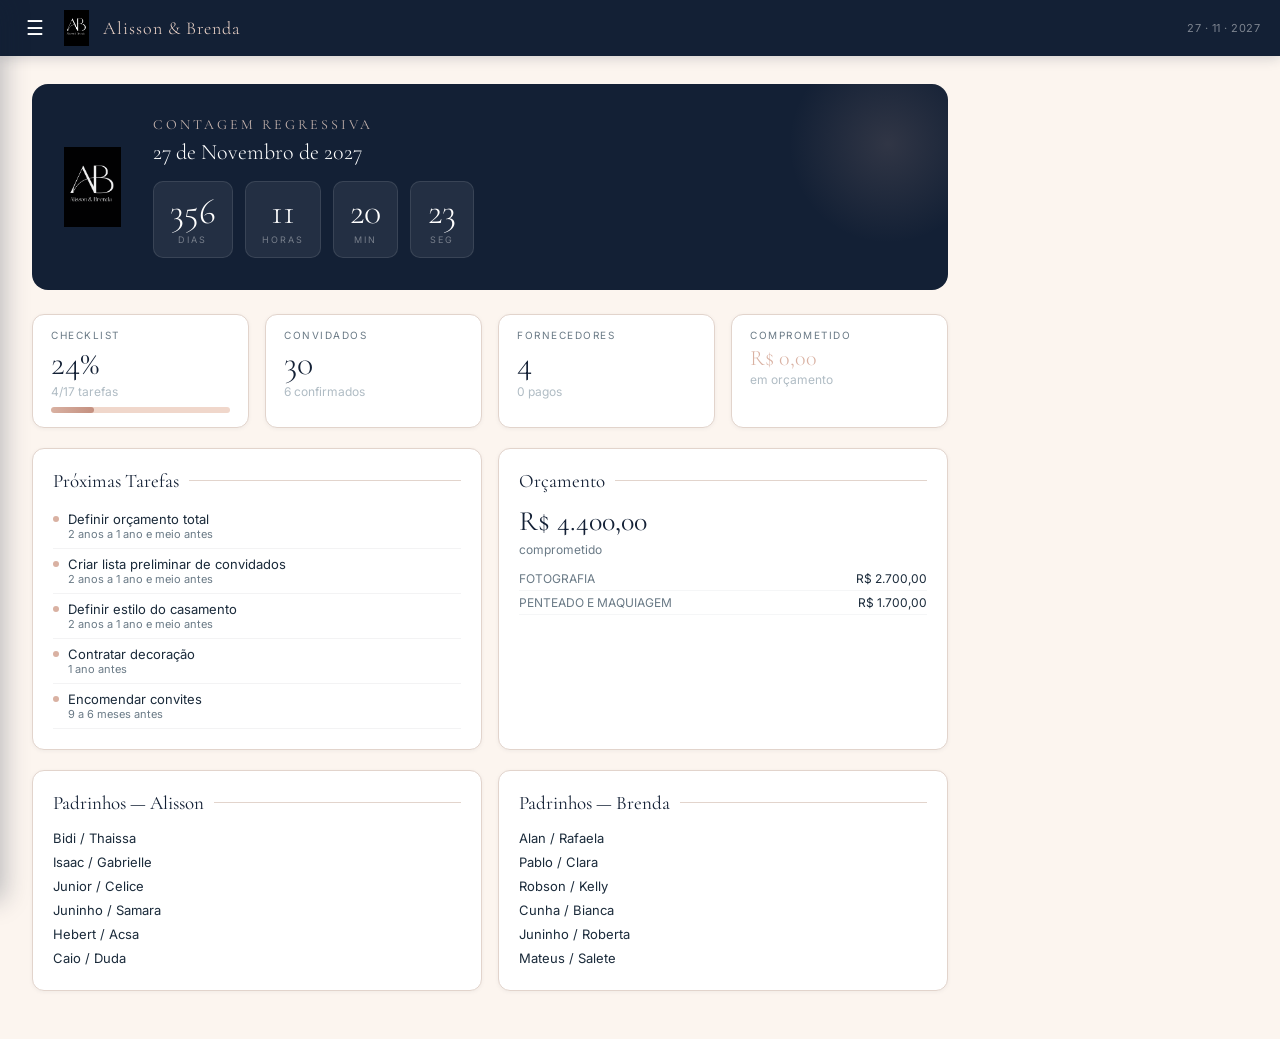
==== commit 414d78c0: "Add files via upload" ====
--- a/alisson-brenda-wedding.html
+++ b/alisson-brenda-wedding.html
@@ -3,723 +3,714 @@
 <head>
 <meta charset="UTF-8">
 <meta name="viewport" content="width=device-width, initial-scale=1.0">
-<title>Alisson & Brenda — Casamento</title>
+<title>Alisson & Brenda ♡</title>
 <link href="https://fonts.googleapis.com/css2?family=Cormorant+Garamond:ital,wght@0,300;0,400;0,500;0,600;1,300;1,400&family=Inter:wght@300;400;500;600&display=swap" rel="stylesheet">
 <style>
-  :root {
-    /* Paleta Alisson & Brenda */
-    --navy:       #132035;
-    --navy-deep:  #16273C;
-    --rose:       #D9B1A2;
-    --blush:      #F0D7CB;
-    --cream:      #FCF5EF;
-    --cream-mid:  #F5EBE2;
-
-    /* Aliases funcionais */
-    --black:        var(--navy);
-    --surface:      var(--navy-deep);
-    --card:         #ffffff;
-    --border:       #e2d4cc;
-    --white:        var(--cream);
-    --champagne:    var(--rose);
-    --champagne-dim:#c49888;
-    --text-main:    #1a2a3a;
-    --text-muted:   #7a8a96;
-    --text-faint:   #b8c4cc;
-
-    /* Status — ajustados para fundo claro */
-    --green:  #3a8c60;
-    --red:    #b94040;
-    --yellow: #b07b20;
-    --blue:   #2a6090;
-
-    --font-display: 'Cormorant Garamond', serif;
-    --font-body: 'Inter', sans-serif;
-  }
-  * { margin: 0; padding: 0; box-sizing: border-box; }
-  body { background: var(--cream); color: var(--text-main); font-family: var(--font-body); min-height: 100vh; display: flex; }
-
-  /* SIDEBAR — azul escuro */
-  .sidebar {
-    width: 240px; min-width: 240px; background: var(--navy);
-    border-right: none; display: flex; flex-direction: column;
-    height: 100vh; position: sticky; top: 0; overflow-y: auto;
-  }
-  .sidebar-logo {
-    padding: 20px 12px 16px; border-bottom: 1px solid rgba(255,255,255,0.08); text-align: center;
-  }
-  .monogram {
-    font-family: var(--font-display); font-size: 52px; font-weight: 300;
-    color: #ffffff; letter-spacing: -2px; line-height: 1;
-    display: block; margin-bottom: 6px;
-  }
-  .couple-name {
-    font-family: var(--font-display); font-size: 13px; font-weight: 300;
-    color: var(--blush); letter-spacing: 2px; text-transform: uppercase;
-  }
-  .nav { flex: 1; padding: 16px 0; }
-  .nav-section-label {
-    font-size: 9px; letter-spacing: 3px; text-transform: uppercase;
-    color: rgba(255,255,255,0.28); padding: 14px 24px 6px; font-weight: 500;
-  }
-  .nav-item {
-    display: flex; align-items: center; gap: 10px; padding: 10px 24px;
-    cursor: pointer; border-left: 2px solid transparent; transition: all 0.15s;
-    font-size: 13px; color: rgba(255,255,255,0.52); text-decoration: none;
-    white-space: nowrap;
-  }
-  .nav-item:hover { color: rgba(255,255,255,0.85); background: rgba(255,255,255,0.06); }
-  .nav-item.active { color: var(--blush); border-left-color: var(--rose); background: rgba(240,215,203,0.1); }
-  .nav-item .icon { font-size: 15px; min-width: 18px; text-align: center; }
-  .nav-badge {
-    margin-left: auto; background: var(--rose); color: var(--navy);
-    font-size: 10px; font-weight: 600; border-radius: 10px;
-    padding: 1px 7px; min-width: 20px; text-align: center;
-  }
-  .countdown-box {
-    margin: 12px 16px 16px; border: 1px solid rgba(240,215,203,0.2); border-radius: 10px;
-    padding: 14px; background: rgba(240,215,203,0.07);
-  }
-  .countdown-label {
-    font-size: 10px; letter-spacing: 2px; text-transform: uppercase;
-    color: var(--blush); text-align: center; margin-bottom: 10px; opacity: 0.8;
-  }
-  .countdown-numbers { display: flex; justify-content: center; gap: 8px; }
-  .cd-unit { text-align: center; }
-  .cd-num { font-family: var(--font-display); font-size: 26px; color: #fff; font-weight: 300; line-height: 1; }
-  .cd-lbl { font-size: 8px; letter-spacing: 1.5px; text-transform: uppercase; color: rgba(255,255,255,0.35); margin-top: 2px; }
-
-  /* MAIN */
-  .main { flex: 1; overflow-y: auto; min-height: 100vh; background: var(--cream); }
-  .page { display: none; padding: 36px 40px; max-width: 1000px; }
-  .page.active { display: block; }
-
-  .page-header { margin-bottom: 32px; }
-  .page-title { font-family: var(--font-display); font-size: 36px; font-weight: 300; color: var(--navy); }
-  .page-subtitle { font-size: 13px; color: var(--text-muted); margin-top: 4px; }
-
-  /* CARDS GRID */
-  .grid-2 { display: grid; grid-template-columns: 1fr 1fr; gap: 16px; margin-bottom: 24px; }
-  .grid-3 { display: grid; grid-template-columns: 1fr 1fr 1fr; gap: 16px; margin-bottom: 24px; }
-  .grid-4 { display: grid; grid-template-columns: repeat(4, 1fr); gap: 16px; margin-bottom: 24px; }
-  .card {
-    background: #ffffff; border: 1px solid var(--border);
-    border-radius: 12px; padding: 22px; box-shadow: 0 1px 4px rgba(19,32,53,0.06);
-  }
-  .card-sm { padding: 16px 18px; }
-  .stat-label { font-size: 11px; letter-spacing: 1.5px; text-transform: uppercase; color: var(--text-muted); margin-bottom: 8px; }
-  .stat-value { font-family: var(--font-display); font-size: 38px; font-weight: 300; color: var(--navy); line-height: 1; }
-  .stat-sub { font-size: 12px; color: var(--text-faint); margin-top: 4px; }
-  .stat-accent { color: var(--rose); }
-
-  /* PROGRESS BAR */
-  .progress-bar { background: var(--blush); border-radius: 100px; height: 6px; overflow: hidden; margin-top: 10px; }
-  .progress-fill { height: 100%; background: linear-gradient(90deg, var(--rose), #c49888); border-radius: 100px; transition: width 0.6s ease; }
-
-  /* SECTION TITLE */
-  .section-title { font-family: var(--font-display); font-size: 20px; font-weight: 400; color: var(--navy); margin-bottom: 14px; display: flex; align-items: center; gap: 10px; }
-  .section-divider { flex: 1; height: 1px; background: var(--border); }
-
-  /* TABLE */
-  .table-wrap { overflow-x: auto; }
-  table { width: 100%; border-collapse: collapse; font-size: 13px; }
-  th { text-align: left; padding: 10px 14px; border-bottom: 1px solid var(--border); font-size: 10px; letter-spacing: 1.5px; text-transform: uppercase; color: var(--text-muted); font-weight: 500; }
-  td { padding: 11px 14px; border-bottom: 1px solid rgba(19,32,53,0.06); color: var(--text-main); vertical-align: middle; }
-  tr:last-child td { border-bottom: none; }
-  tr:hover td { background: var(--cream-mid); }
-
-  /* BADGES */
-  .badge {
-    display: inline-block; font-size: 10px; font-weight: 500; padding: 3px 10px;
-    border-radius: 100px; letter-spacing: 0.5px;
-  }
-  .badge-green { background: rgba(58,140,96,0.12); color: var(--green); }
-  .badge-red { background: rgba(185,64,64,0.12); color: var(--red); }
-  .badge-yellow { background: rgba(176,123,32,0.12); color: var(--yellow); }
-  .badge-blue { background: rgba(42,96,144,0.12); color: var(--blue); }
-  .badge-gray { background: rgba(19,32,53,0.07); color: var(--text-muted); }
-
-  /* BUTTONS */
-  .btn {
-    display: inline-flex; align-items: center; gap: 7px;
-    padding: 9px 18px; border-radius: 8px; border: none; cursor: pointer;
-    font-family: var(--font-body); font-size: 13px; font-weight: 500;
-    transition: all 0.15s;
-  }
-  .btn-primary { background: var(--navy); color: #fff; }
-  .btn-primary:hover { background: var(--navy-deep); }
-  .btn-ghost { background: transparent; color: var(--text-muted); border: 1px solid var(--border); }
-  .btn-ghost:hover { color: var(--navy); border-color: var(--rose); }
-  .btn-danger { background: rgba(185,64,64,0.08); color: var(--red); border: 1px solid rgba(185,64,64,0.18); }
-  .btn-danger:hover { background: rgba(185,64,64,0.16); }
-  .btn-sm { padding: 6px 12px; font-size: 12px; }
-
-  /* INPUTS */
-  .form-row { display: flex; gap: 12px; margin-bottom: 12px; flex-wrap: wrap; }
-  .form-group { display: flex; flex-direction: column; gap: 6px; flex: 1; min-width: 160px; }
-  .form-label { font-size: 11px; letter-spacing: 1px; text-transform: uppercase; color: var(--text-muted); }
-  .form-input, .form-select, .form-textarea {
-    background: var(--cream); border: 1px solid var(--border);
-    color: var(--text-main); padding: 9px 12px; border-radius: 8px;
-    font-family: var(--font-body); font-size: 13px; outline: none;
-    transition: border-color 0.15s;
-  }
-  .form-input:focus, .form-select:focus, .form-textarea:focus { border-color: var(--rose); }
-  .form-select option { background: #fff; color: var(--text-main); }
-  .form-textarea { resize: vertical; min-height: 70px; }
-
-  /* CHECKLIST */
-  .check-item {
-    display: flex; align-items: flex-start; gap: 12px; padding: 12px 0;
-    border-bottom: 1px solid rgba(19,32,53,0.06);
-  }
-  .check-item:last-child { border-bottom: none; }
-  .check-item input[type=checkbox] { appearance: none; width: 18px; height: 18px; min-width: 18px;
-    border: 1.5px solid var(--border); border-radius: 4px; cursor: pointer;
-    background: transparent; transition: all 0.15s; margin-top: 1px; }
-  .check-item input[type=checkbox]:checked { background: var(--navy); border-color: var(--navy); }
-  .check-item input[type=checkbox]:checked::after { content: '✓'; display: flex; align-items: center; justify-content: center; width: 100%; height: 100%; color: #fff; font-size: 11px; font-weight: bold; }
-  .check-text { flex: 1; }
-  .check-task { font-size: 14px; color: var(--text-main); }
-  .check-task.done { text-decoration: line-through; color: var(--text-faint); }
-  .check-period { font-size: 11px; color: var(--text-faint); margin-top: 2px; }
-  .check-obs { font-size: 11px; color: var(--rose); margin-top: 2px; }
-
-  /* GUEST ITEM */
-  .guest-item {
-    display: flex; align-items: center; gap: 12px; padding: 10px 14px;
-    border-radius: 8px; transition: background 0.1s;
-  }
-  .guest-item:hover { background: var(--cream-mid); }
-  .guest-avatar {
-    width: 36px; height: 36px; border-radius: 50%;
-    background: linear-gradient(135deg, var(--blush), var(--rose));
-    display: flex; align-items: center; justify-content: center;
-    font-family: var(--font-display); font-size: 14px; color: var(--navy);
-    font-weight: 500; flex-shrink: 0;
-  }
-  .guest-name { flex: 1; font-size: 13px; color: var(--text-main); font-weight: 400; }
-  .guest-obs { font-size: 11px; color: var(--text-muted); }
-
-  /* TABS */
-  .tabs { display: flex; gap: 0; border-bottom: 1px solid var(--border); margin-bottom: 24px; }
-  .tab {
-    padding: 10px 20px; font-size: 13px; color: var(--text-muted); cursor: pointer;
-    border-bottom: 2px solid transparent; transition: all 0.15s;
-    margin-bottom: -1px; white-space: nowrap;
-  }
-  .tab:hover { color: var(--navy); }
-  .tab.active { color: var(--navy); border-bottom-color: var(--rose); }
-
-  /* TIMELINE */
-  .timeline { position: relative; padding-left: 24px; }
-  .timeline::before { content: ''; position: absolute; left: 6px; top: 0; bottom: 0; width: 1px; background: var(--blush); }
-  .tl-item { position: relative; padding-bottom: 20px; }
-  .tl-dot {
-    position: absolute; left: -22px; top: 3px; width: 12px; height: 12px;
-    border-radius: 50%; background: #fff; border: 2px solid var(--border);
-  }
-  .tl-dot.done { background: var(--rose); border-color: var(--rose); }
-  .tl-time { font-size: 11px; color: var(--rose); font-weight: 500; margin-bottom: 3px; letter-spacing: 0.5px; }
-  .tl-task { font-size: 13px; color: var(--text-main); }
-  .tl-obs { font-size: 11px; color: var(--text-muted); margin-top: 2px; }
-
-  /* MODAL */
-  .modal-overlay {
-    display: none; position: fixed; inset: 0; background: rgba(19,32,53,0.55);
-    z-index: 1000; align-items: center; justify-content: center;
-  }
-  .modal-overlay.open { display: flex; }
-  .modal {
-    background: #ffffff; border: 1px solid var(--border); border-radius: 16px;
-    padding: 28px; width: 90%; max-width: 520px; max-height: 85vh; overflow-y: auto;
-    box-shadow: 0 8px 40px rgba(19,32,53,0.18);
-  }
-  .modal-title { font-family: var(--font-display); font-size: 24px; font-weight: 300; color: var(--navy); margin-bottom: 20px; }
-  .modal-actions { display: flex; gap: 10px; justify-content: flex-end; margin-top: 20px; }
-
-  /* DONUT CHART */
-  .donut-wrap { display: flex; align-items: center; gap: 24px; }
-  .donut-legend { flex: 1; }
-  .legend-item { display: flex; align-items: center; gap: 8px; padding: 4px 0; font-size: 12px; color: var(--text-muted); }
-  .legend-dot { width: 10px; height: 10px; border-radius: 50%; flex-shrink: 0; }
-
-  /* SEARCH */
-  .search-bar { position: relative; margin-bottom: 16px; }
-  .search-bar input { width: 100%; padding: 9px 14px 9px 36px; background: var(--cream); border: 1px solid var(--border); border-radius: 8px; color: var(--text-main); font-size: 13px; font-family: var(--font-body); outline: none; }
-  .search-bar input:focus { border-color: var(--rose); }
-  .search-icon { position: absolute; left: 12px; top: 50%; transform: translateY(-50%); color: var(--text-faint); font-size: 14px; }
-
-  /* TOAST */
-  .toast {
-    position: fixed; bottom: 28px; right: 28px; background: var(--navy);
-    border: 1px solid rgba(255,255,255,0.1); border-radius: 10px; padding: 12px 18px;
-    font-size: 13px; color: #fff; z-index: 9999; opacity: 0;
-    transform: translateY(8px); transition: all 0.3s; pointer-events: none;
-    display: flex; align-items: center; gap: 10px;
-    box-shadow: 0 4px 20px rgba(19,32,53,0.25);
-  }
-  .toast.show { opacity: 1; transform: translateY(0); }
-
-  /* SCROLLBAR */
-  ::-webkit-scrollbar { width: 4px; height: 4px; }
-  ::-webkit-scrollbar-track { background: transparent; }
-  ::-webkit-scrollbar-thumb { background: var(--blush); border-radius: 4px; }
-
-  /* COLOR SWATCHES for categories */
-  .swatch { width: 10px; height: 10px; border-radius: 2px; flex-shrink: 0; }
-
-  @media (max-width: 768px) {
-    .sidebar { width: 60px; min-width: 60px; }
-    .sidebar-logo { padding: 14px 8px; }
-    .couple-name, .nav-section-label, .nav-item span, .countdown-box, .nav-badge { display: none; }
-    .nav-item { justify-content: center; padding: 12px; }
-    .monogram { font-size: 28px; }
-    .page { padding: 20px 16px; }
-    .grid-2, .grid-3, .grid-4 { grid-template-columns: 1fr; }
-  }
+:root {
+  --navy:      #132035;
+  --navy-deep: #16273C;
+  --rose:      #D9B1A2;
+  --blush:     #F0D7CB;
+  --cream:     #FCF5EF;
+  --cream-mid: #F5EBE2;
+  --border:    #E2D4CC;
+  --text:      #1a2a3a;
+  --muted:     #6a7a86;
+  --faint:     #b0bcc4;
+  --green:     #3a7c58;
+  --red:       #a03030;
+  --yellow:    #8a6010;
+  --font-s: 'Cormorant Garamond', serif;
+  --font-b: 'Inter', sans-serif;
+}
+*{margin:0;padding:0;box-sizing:border-box}
+body{background:var(--cream);color:var(--text);font-family:var(--font-b);min-height:100vh;overflow-x:hidden}
+
+/* ── TOPBAR ── */
+.topbar{
+  height:56px;background:var(--navy);display:flex;align-items:center;
+  padding:0 20px;gap:14px;position:sticky;top:0;z-index:200;
+  box-shadow:0 2px 12px rgba(19,32,53,.18);
+}
+.topbar-menu{background:none;border:none;cursor:pointer;color:#fff;font-size:20px;line-height:1;padding:4px 6px;border-radius:6px;transition:background .15s}
+.topbar-menu:hover{background:rgba(255,255,255,.1)}
+.topbar-logo{height:36px;width:auto}
+.topbar-title{font-family:var(--font-s);color:var(--blush);font-size:18px;font-weight:300;letter-spacing:1px;flex:1}
+.topbar-date{font-size:11px;color:rgba(255,255,255,.45);letter-spacing:.5px}
+
+/* ── SIDEBAR OVERLAY ── */
+.sidebar-overlay{
+  position:fixed;inset:0;background:rgba(19,32,53,.45);z-index:300;
+  opacity:0;pointer-events:none;transition:opacity .25s;
+}
+.sidebar-overlay.open{opacity:1;pointer-events:all}
+
+/* ── SIDEBAR ── */
+.sidebar{
+  position:fixed;left:0;top:0;width:260px;height:100vh;
+  background:var(--navy);z-index:400;display:flex;flex-direction:column;
+  transform:translateX(-100%);transition:transform .28s cubic-bezier(.4,0,.2,1);
+  overflow-y:auto;box-shadow:4px 0 24px rgba(19,32,53,.28);
+}
+.sidebar.open{transform:translateX(0)}
+.sb-head{
+  padding:22px 20px 18px;border-bottom:1px solid rgba(255,255,255,.08);
+  display:flex;align-items:center;justify-content:space-between;
+}
+.sb-close{background:none;border:none;color:rgba(255,255,255,.5);cursor:pointer;font-size:18px;padding:2px 6px;border-radius:4px;transition:all .15s}
+.sb-close:hover{color:#fff;background:rgba(255,255,255,.08)}
+.sb-logo{height:48px}
+.nav{flex:1;padding:10px 0 20px}
+.nav-label{font-size:9px;letter-spacing:3px;text-transform:uppercase;color:rgba(255,255,255,.28);padding:14px 22px 5px;font-weight:500}
+.nav-item{
+  display:flex;align-items:center;gap:11px;padding:10px 22px;
+  cursor:pointer;border-left:2px solid transparent;
+  font-size:13px;color:rgba(255,255,255,.55);transition:all .15s;
+  white-space:nowrap;user-select:none;
+}
+.nav-item:hover{color:rgba(255,255,255,.9);background:rgba(255,255,255,.06)}
+.nav-item.active{color:var(--blush);border-left-color:var(--rose);background:rgba(240,215,203,.1)}
+.nav-icon{font-size:15px;min-width:19px;text-align:center}
+.nav-badge{margin-left:auto;background:var(--rose);color:var(--navy);font-size:10px;font-weight:600;border-radius:10px;padding:1px 7px}
+
+/* ── MAIN ── */
+.main{min-height:calc(100vh - 56px)}
+.page{display:none;padding:28px 32px;max-width:980px}
+.page.active{display:block}
+.ph{margin-bottom:28px;display:flex;align-items:flex-start;justify-content:space-between;flex-wrap:wrap;gap:12px}
+.ph-title{font-family:var(--font-s);font-size:34px;font-weight:300;color:var(--navy);line-height:1.1}
+.ph-sub{font-size:13px;color:var(--muted);margin-top:4px}
+
+/* ── COUNTDOWN HERO ── */
+.countdown-hero{
+  background:var(--navy);border-radius:16px;padding:32px;
+  display:flex;align-items:center;gap:32px;flex-wrap:wrap;
+  margin-bottom:24px;position:relative;overflow:hidden;
+}
+.countdown-hero::before{
+  content:'';position:absolute;right:-40px;top:-40px;
+  width:200px;height:200px;border-radius:50%;
+  background:radial-gradient(circle,rgba(217,177,162,.15) 0%,transparent 70%);
+}
+.ch-logo{height:80px;width:auto;flex-shrink:0;opacity:.95}
+.ch-text{flex:1}
+.ch-label{font-family:var(--font-s);font-size:14px;color:var(--blush);letter-spacing:3px;text-transform:uppercase;opacity:.8;margin-bottom:6px}
+.ch-datestr{font-family:var(--font-s);font-size:22px;color:#fff;font-weight:300;margin-bottom:16px}
+.cd-nums{display:flex;gap:12px;flex-wrap:wrap}
+.cd-unit{text-align:center;background:rgba(255,255,255,.07);border:1px solid rgba(255,255,255,.1);border-radius:10px;padding:12px 16px;min-width:64px}
+.cd-n{font-family:var(--font-s);font-size:36px;color:#fff;font-weight:300;line-height:1;display:block}
+.cd-l{font-size:9px;letter-spacing:2px;text-transform:uppercase;color:rgba(255,255,255,.38);margin-top:4px;display:block}
+
+/* ── GRID ── */
+.g2{display:grid;grid-template-columns:1fr 1fr;gap:16px;margin-bottom:20px}
+.g3{display:grid;grid-template-columns:1fr 1fr 1fr;gap:16px;margin-bottom:20px}
+.g4{display:grid;grid-template-columns:repeat(4,1fr);gap:16px;margin-bottom:20px}
+
+/* ── CARD ── */
+.card{background:#fff;border:1px solid var(--border);border-radius:12px;padding:20px;box-shadow:0 1px 4px rgba(19,32,53,.05)}
+.card-sm{padding:14px 18px}
+.stat-lbl{font-size:10px;letter-spacing:1.5px;text-transform:uppercase;color:var(--muted);margin-bottom:6px}
+.stat-val{font-family:var(--font-s);font-size:34px;font-weight:300;color:var(--navy);line-height:1}
+.stat-sub{font-size:12px;color:var(--faint);margin-top:3px}
+.stat-rose{color:var(--rose)}
+.sec{font-family:var(--font-s);font-size:19px;font-weight:400;color:var(--navy);margin-bottom:12px;display:flex;align-items:center;gap:10px}
+.sec-line{flex:1;height:1px;background:var(--border)}
+
+/* ── PROGRESS ── */
+.pbar{background:var(--blush);border-radius:100px;height:6px;overflow:hidden;margin-top:8px}
+.pfill{height:100%;background:linear-gradient(90deg,var(--rose),#c49080);border-radius:100px;transition:width .6s ease}
+
+/* ── BADGE ── */
+.badge{display:inline-block;font-size:10px;font-weight:500;padding:3px 9px;border-radius:100px;letter-spacing:.3px}
+.b-green{background:rgba(58,124,88,.1);color:var(--green)}
+.b-red{background:rgba(160,48,48,.1);color:var(--red)}
+.b-yellow{background:rgba(138,96,16,.1);color:var(--yellow)}
+.b-gray{background:rgba(19,32,53,.07);color:var(--muted)}
+.b-navy{background:rgba(19,32,53,.1);color:var(--navy)}
+
+/* ── TABLE ── */
+.tw{overflow-x:auto}
+table{width:100%;border-collapse:collapse;font-size:13px}
+th{text-align:left;padding:9px 12px;border-bottom:1px solid var(--border);font-size:9px;letter-spacing:1.5px;text-transform:uppercase;color:var(--muted);font-weight:500}
+td{padding:10px 12px;border-bottom:1px solid rgba(19,32,53,.05);color:var(--text);vertical-align:middle}
+tr:last-child td{border-bottom:none}
+tr:hover td{background:var(--cream)}
+
+/* ── BTN ── */
+.btn{display:inline-flex;align-items:center;gap:6px;padding:8px 16px;border-radius:8px;border:none;cursor:pointer;font-family:var(--font-b);font-size:13px;font-weight:500;transition:all .15s;white-space:nowrap}
+.btn-navy{background:var(--navy);color:#fff}
+.btn-navy:hover{background:var(--navy-deep)}
+.btn-rose{background:var(--rose);color:var(--navy)}
+.btn-rose:hover{background:var(--blush)}
+.btn-ghost{background:transparent;color:var(--muted);border:1px solid var(--border)}
+.btn-ghost:hover{color:var(--navy);border-color:var(--rose)}
+.btn-del{background:rgba(160,48,48,.08);color:var(--red);border:1px solid rgba(160,48,48,.15)}
+.btn-del:hover{background:rgba(160,48,48,.15)}
+.btn-sm{padding:5px 11px;font-size:11px}
+.btn-edit{background:transparent;color:var(--rose);border:1px solid var(--border);cursor:pointer}
+.btn-edit:hover{border-color:var(--rose);background:rgba(217,177,162,.08)}
+
+/* ── FORMS ── */
+.frow{display:flex;gap:12px;margin-bottom:12px;flex-wrap:wrap}
+.fgrp{display:flex;flex-direction:column;gap:5px;flex:1;min-width:150px}
+.flbl{font-size:10px;letter-spacing:1px;text-transform:uppercase;color:var(--muted)}
+.fin,.fsel,.ftxt{background:var(--cream);border:1px solid var(--border);color:var(--text);padding:9px 11px;border-radius:8px;font-family:var(--font-b);font-size:13px;outline:none;transition:border-color .15s;width:100%}
+.fin:focus,.fsel:focus,.ftxt:focus{border-color:var(--rose)}
+.fsel option{background:#fff;color:var(--text)}
+.ftxt{resize:vertical;min-height:70px}
+
+/* ── CHECKLIST ── */
+.ci{display:flex;align-items:flex-start;gap:11px;padding:11px 0;border-bottom:1px solid rgba(19,32,53,.05)}
+.ci:last-child{border-bottom:none}
+.ci input[type=checkbox]{appearance:none;width:17px;height:17px;min-width:17px;border:1.5px solid var(--border);border-radius:4px;cursor:pointer;background:transparent;transition:all .15s;margin-top:2px}
+.ci input[type=checkbox]:checked{background:var(--navy);border-color:var(--navy)}
+.ci input[type=checkbox]:checked::after{content:'✓';display:flex;align-items:center;justify-content:center;width:100%;height:100%;color:#fff;font-size:10px;font-weight:bold}
+.ci-text{flex:1}
+.ci-task{font-size:13px;color:var(--text)}
+.ci-task.done{text-decoration:line-through;color:var(--faint)}
+.ci-obs{font-size:11px;color:var(--rose);margin-top:2px}
+.ci-acts{display:flex;gap:5px;flex-shrink:0}
+
+/* ── GUEST ── */
+.gi{display:flex;align-items:center;gap:11px;padding:9px 12px;border-radius:8px;transition:background .1s}
+.gi:hover{background:var(--cream-mid)}
+.gavatar{width:34px;height:34px;border-radius:50%;background:linear-gradient(135deg,var(--blush),var(--rose));display:flex;align-items:center;justify-content:center;font-family:var(--font-s);font-size:13px;color:var(--navy);font-weight:500;flex-shrink:0}
+
+/* ── TIMELINE ── */
+.tl{position:relative;padding-left:22px}
+.tl::before{content:'';position:absolute;left:5px;top:0;bottom:0;width:1px;background:var(--blush)}
+.tl-item{position:relative;padding-bottom:18px}
+.tl-dot{position:absolute;left:-20px;top:3px;width:11px;height:11px;border-radius:50%;background:#fff;border:2px solid var(--border)}
+.tl-dot.done{background:var(--rose);border-color:var(--rose)}
+.tl-time{font-size:11px;color:var(--rose);font-weight:500;margin-bottom:2px;letter-spacing:.5px}
+
+/* ── SEARCH ── */
+.sbar{position:relative;margin-bottom:14px}
+.sbar input{width:100%;padding:9px 14px 9px 34px;background:var(--cream);border:1px solid var(--border);border-radius:8px;color:var(--text);font-size:13px;font-family:var(--font-b);outline:none}
+.sbar input:focus{border-color:var(--rose)}
+.s-icon{position:absolute;left:11px;top:50%;transform:translateY(-50%);color:var(--faint);font-size:13px}
+
+/* ── MODAL ── */
+.mov{display:none;position:fixed;inset:0;background:rgba(19,32,53,.5);z-index:500;align-items:center;justify-content:center;padding:16px}
+.mov.open{display:flex}
+.modal{background:#fff;border:1px solid var(--border);border-radius:16px;padding:26px;width:100%;max-width:520px;max-height:90vh;overflow-y:auto;box-shadow:0 8px 40px rgba(19,32,53,.18)}
+.modal-title{font-family:var(--font-s);font-size:24px;font-weight:300;color:var(--navy);margin-bottom:18px}
+.modal-acts{display:flex;gap:10px;justify-content:flex-end;margin-top:18px}
+
+/* ── TOAST ── */
+.toast{position:fixed;bottom:24px;right:24px;background:var(--navy);border-radius:10px;padding:11px 16px;font-size:13px;color:#fff;z-index:9999;opacity:0;transform:translateY(8px);transition:all .3s;pointer-events:none;display:flex;align-items:center;gap:9px;box-shadow:0 4px 20px rgba(19,32,53,.25)}
+.toast.show{opacity:1;transform:translateY(0)}
+
+/* ── GIFT / COMPRAS ── */
+.gift-item{display:flex;align-items:center;gap:12px;padding:11px 0;border-bottom:1px solid rgba(19,32,53,.05)}
+.gift-item:last-child{border-bottom:none}
+.gift-check{width:18px;height:18px;min-width:18px;appearance:none;border:1.5px solid var(--border);border-radius:50%;cursor:pointer;transition:all .15s}
+.gift-check:checked{background:var(--green);border-color:var(--green)}
+.gift-info{flex:1}
+.gift-name{font-size:13px;color:var(--text);font-weight:400}
+.gift-name.received{text-decoration:line-through;color:var(--faint)}
+.gift-meta{font-size:11px;color:var(--muted);margin-top:2px;display:flex;gap:10px;flex-wrap:wrap}
+
+/* ── SCROLLBAR ── */
+::-webkit-scrollbar{width:4px;height:4px}
+::-webkit-scrollbar-track{background:transparent}
+::-webkit-scrollbar-thumb{background:var(--blush);border-radius:4px}
+
+/* ── ORC BUDGET BAR ── */
+.orc-bar{display:flex;height:10px;border-radius:100px;overflow:hidden;margin:10px 0}
+.orc-seg{height:100%;transition:width .5s ease}
+
+@media(max-width:640px){
+  .g2,.g3,.g4{grid-template-columns:1fr}
+  .page{padding:16px}
+  .countdown-hero{padding:20px;gap:16px}
+  .ch-logo{height:60px}
+  .cd-n{font-size:28px}
+}
 </style>
 </head>
 <body>
 
+<!-- TOPBAR -->
+<div class="topbar">
+  <button class="topbar-menu" onclick="toggleSidebar()" aria-label="Menu">&#9776;</button>
+  <img src="[data-uri]" class="topbar-logo" alt="AB">
+  <span class="topbar-title">Alisson & Brenda</span>
+  <span class="topbar-date">27 · 11 · 2027</span>
+</div>
+
+<!-- SIDEBAR OVERLAY -->
+<div class="sidebar-overlay" id="sb-overlay" onclick="closeSidebar()"></div>
+
 <!-- SIDEBAR -->
-<nav class="sidebar">
-  <div class="sidebar-logo" style="padding:16px 12px 14px">
-    <img src="[data-uri]" alt="Alisson & Brenda" style="width:120px;height:auto;display:block;margin:0 auto;filter:brightness(1)">
-  </div>
-
-  <div class="countdown-box" id="countdownBox">
-    <div class="countdown-label">Faltam</div>
-    <div class="countdown-numbers">
-      <div class="cd-unit"><div class="cd-num" id="cd-dias">—</div><div class="cd-lbl">dias</div></div>
-    </div>
-  </div>
-
+<nav class="sidebar" id="sidebar">
+  <div class="sb-head">
+    <img src="[data-uri]